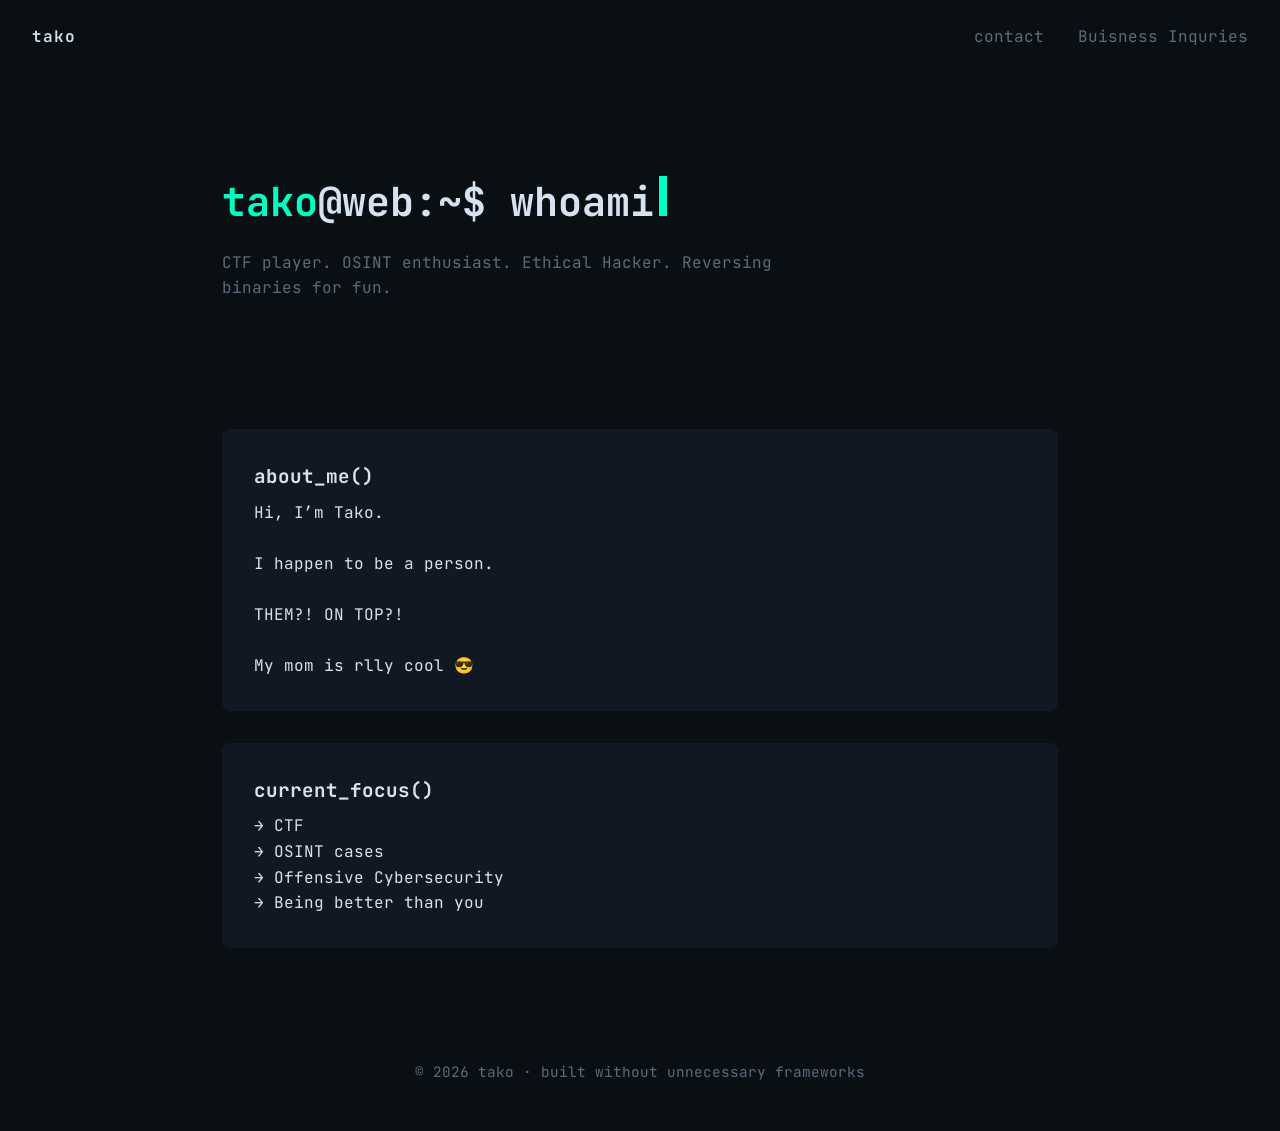
==== index.html @ a8a80efb "added it" ====
<!DOCTYPE html>
<html lang="en">
<head>
<meta charset="UTF-8">
<link rel="icon" type="image/png" href="/admin/assets/favicon.png">
<meta name="viewport" content="width=device-width, initial-scale=1.0">
<title>tako</title>

<link href="https://fonts.googleapis.com/css2?family=JetBrains+Mono:wght@400;600&display=swap" rel="stylesheet">

<style>
:root {
    --bg: #0a0f14;
    --card: #111821;
    --text: #d6e2f0;
    --accent: #00ffc3;
    --muted: #5c6b7a;
}

* {
    margin: 0;
    padding: 0;
    box-sizing: border-box;
}


body {
    font-family: "JetBrains Mono", monospace;
    background: var(--bg);
    color: var(--text);
    line-height: 1.6;
}

header {
    padding: 1.5rem 2rem;
    display: flex;
    justify-content: space-between;
    align-items: center;
}

.logo {
    font-weight: 600;
    letter-spacing: 1px;
}

nav a {
    text-decoration: none;
    color: var(--muted);
    margin-left: 1.5rem;
    transition: 0.2s ease;
}

nav a:hover {
    color: var(--accent);
}

.hero {
    padding: 6rem 2rem 4rem 2rem;
    max-width: 900px;
    margin: auto;
}

.hero h1 {
    font-size: 2.5rem;
    margin-bottom: 1rem;
}

.accent {
    color: var(--accent);
}

.hero p {
    color: var(--muted);
    max-width: 600px;
}

.sections {
    max-width: 900px;
    margin: 4rem auto;
    padding: 0 2rem;
}

.card {
    background: var(--card);
    padding: 2rem;
    margin-bottom: 2rem;
    border-radius: 8px;
    transition: 0.2s ease;
}

.card:hover {
    transform: translateY(-3px);
    box-shadow: 0 0 15px rgba(0,255,195,0.15);
}

.card h2 {
    margin-bottom: 0.5rem;
    font-size: 1.2rem;
}

footer {
    text-align: center;
    padding: 3rem 1rem;
    color: var(--muted);
    font-size: 0.9rem;
}
.cursor {
    display: inline-block;
    width: 8px;
    height: 1em;
    background: var(--accent);
    margin-left: 5px;
    animation: blink 1s infinite;
}

@keyframes blink {
    50% { opacity: 0; }
}




</style>
</head>



<!--
    Why hello my curious little one, are you trying to find a flag here?
    flagpart1:

    tako{

    Here's a clue little adventurer,

        robot
    
    
-->





	
<body>

<header>
    <div class="logo">tako</div>
    <nav>
        <a href="contactme">contact</a>
		<a href="https://buisness.sudokys.xyz" target="_blank" rel="noopener noreferrer">Buisness Inquries</a>

    </nav>
</header>

<section class="hero">
    <h1>
        <span class="accent">tako</span>@web:~$ 
        <span id="typed"></span><span class="cursor"></span>
    </h1>
    <p>
        CTF player. OSINT enthusiast. Ethical Hacker. Reversing binaries for fun.
    </p>
</section>

<section class="sections">

    <div class="card" id="about">
        <h2>about_me()</h2>
        <p>
            Hi, I’m Tako.<br><br>

I happen to be a person.<br><br> THEM?! ON TOP?! <br> <br> My mom is rlly cool 😎
        </p>
    </div>

    <div class="card" id="projects">
        <h2>current_focus()</h2>
        <p>
            → CTF<br>
            → OSINT cases<br>
            → Offensive Cybersecurity<br>
	    → Being better than you
        </p>
    </div>

    

</section>

<footer>
    © 2026 tako · built without unnecessary frameworks
</footer>

<script>
const text = "whoami";
let i = 0;
const speed = 100;
const target = document.getElementById("typed");

function typeWriter() {
    if (i < text.length) {
        target.textContent += text.charAt(i);
        i++;
        setTimeout(typeWriter, speed);
    }
}

typeWriter();
</script>

</body>
</html>
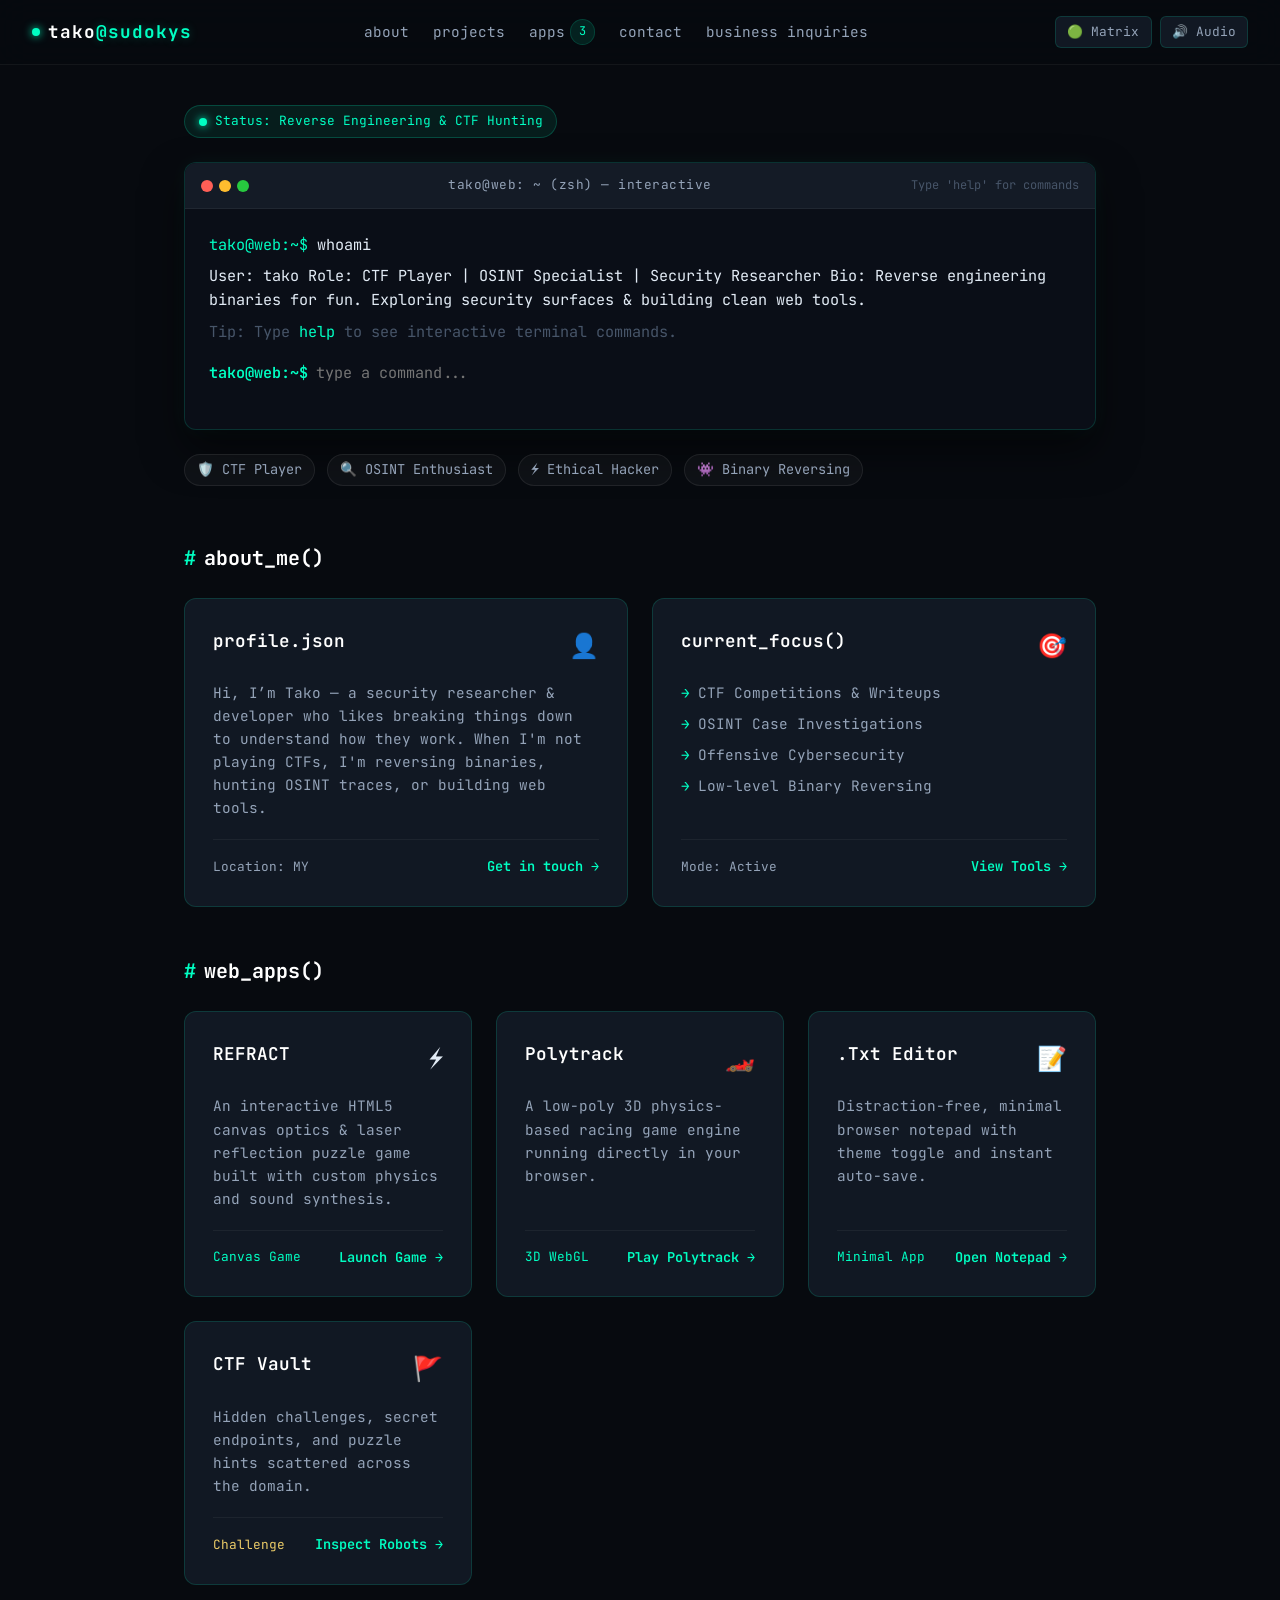
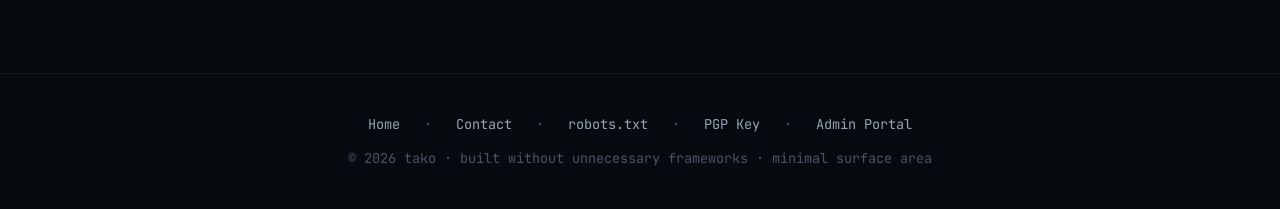
==== commit febcd173: "did shit" ====
--- a/index.html
+++ b/index.html
@@ -4,17 +4,29 @@
 <meta charset="UTF-8">
 <link rel="icon" type="image/png" href="/admin/assets/favicon.png">
 <meta name="viewport" content="width=device-width, initial-scale=1.0">
-<title>tako</title>
-
-<link href="https://fonts.googleapis.com/css2?family=JetBrains+Mono:wght@400;600&display=swap" rel="stylesheet">
+<title>tako | sudokys.xyz</title>
+<meta name="description" content="Personal website of Tako - CTF player, OSINT enthusiast, ethical hacker, and security researcher.">
+
+<link rel="preconnect" href="https://fonts.googleapis.com">
+<link rel="preconnect" href="https://fonts.gstatic.com" crossorigin>
+<link href="https://fonts.googleapis.com/css2?family=JetBrains+Mono:ital,wght@0,300;0,400;0,600;0,700;1,400&family=Outfit:wght@300;400;600;700&display=swap" rel="stylesheet">
 
 <style>
 :root {
-    --bg: #0a0f14;
-    --card: #111821;
-    --text: #d6e2f0;
+    --bg: #070a0f;
+    --bg-alt: #0d121c;
+    --card: #111823;
+    --card-border: rgba(0, 255, 195, 0.15);
+    --text: #e2ebf5;
+    --text-dim: #94a3b8;
     --accent: #00ffc3;
-    --muted: #5c6b7a;
+    --accent-glow: rgba(0, 255, 195, 0.25);
+    --accent-secondary: #3b82f6;
+    --muted: #475569;
+    --terminal-bg: #0a0e17;
+    --danger: #ff4757;
+    --warning: #eccc68;
+    --radius: 12px;
 }
 
 * {
@@ -23,107 +35,467 @@
     box-sizing: border-box;
 }
 
+html {
+    scroll-behavior: smooth;
+}
 
 body {
     font-family: "JetBrains Mono", monospace;
     background: var(--bg);
     color: var(--text);
     line-height: 1.6;
-}
-
+    min-height: 100vh;
+    position: relative;
+    overflow-x: hidden;
+}
+
+/* Background Matrix Canvas */
+#matrix-canvas {
+    position: fixed;
+    top: 0;
+    left: 0;
+    width: 100vw;
+    height: 100vh;
+    z-index: 0;
+    opacity: 0.18;
+    pointer-events: none;
+    transition: opacity 0.5s ease;
+}
+
+body.matrix-active #matrix-canvas {
+    opacity: 0.45;
+}
+
+/* Header & Nav */
 header {
-    padding: 1.5rem 2rem;
+    position: sticky;
+    top: 0;
+    z-index: 100;
+    backdrop-filter: blur(16px);
+    -webkit-backdrop-filter: blur(16px);
+    background: rgba(7, 10, 15, 0.85);
+    border-bottom: 1px solid rgba(255, 255, 255, 0.05);
+    padding: 1rem 2rem;
     display: flex;
     justify-content: space-between;
     align-items: center;
 }
 
 .logo {
-    font-weight: 600;
+    display: flex;
+    align-items: center;
+    gap: 0.5rem;
+    font-weight: 700;
+    font-size: 1.1rem;
     letter-spacing: 1px;
+    color: #fff;
+    text-decoration: none;
+}
+
+.logo-tag {
+    color: var(--accent);
+    text-shadow: 0 0 10px var(--accent-glow);
+}
+
+.logo-dot {
+    width: 8px;
+    height: 8px;
+    border-radius: 50%;
+    background: var(--accent);
+    box-shadow: 0 0 8px var(--accent);
+    animation: pulse 2s infinite;
+}
+
+@keyframes pulse {
+    0%, 100% { opacity: 1; transform: scale(1); }
+    50% { opacity: 0.4; transform: scale(0.85); }
+}
+
+nav {
+    display: flex;
+    align-items: center;
+    gap: 1.5rem;
 }
 
 nav a {
     text-decoration: none;
+    color: var(--text-dim);
+    font-size: 0.9rem;
+    transition: all 0.2s ease;
+    display: flex;
+    align-items: center;
+    gap: 0.3rem;
+}
+
+nav a:hover {
+    color: var(--accent);
+    text-shadow: 0 0 8px var(--accent-glow);
+}
+
+.nav-badge {
+    font-size: 0.75rem;
+    padding: 0.15rem 0.5rem;
+    border-radius: 20px;
+    background: rgba(0, 255, 195, 0.1);
+    color: var(--accent);
+    border: 1px solid var(--card-border);
+}
+
+.nav-controls {
+    display: flex;
+    gap: 0.5rem;
+    margin-left: 1rem;
+}
+
+.icon-btn {
+    background: var(--card);
+    border: 1px solid var(--card-border);
+    color: var(--text-dim);
+    padding: 0.4rem 0.7rem;
+    border-radius: 6px;
+    cursor: pointer;
+    font-family: inherit;
+    font-size: 0.8rem;
+    transition: all 0.2s ease;
+}
+
+.icon-btn:hover {
+    color: var(--accent);
+    border-color: var(--accent);
+    box-shadow: 0 0 10px var(--accent-glow);
+}
+
+.icon-btn.active {
+    background: rgba(0, 255, 195, 0.15);
+    color: var(--accent);
+    border-color: var(--accent);
+}
+
+/* Layout container */
+main {
+    position: relative;
+    z-index: 10;
+    max-width: 960px;
+    margin: 0 auto;
+    padding: 2.5rem 1.5rem;
+}
+
+/* Hero Section & Terminal */
+.hero {
+    margin-bottom: 3.5rem;
+}
+
+.terminal-window {
+    background: var(--terminal-bg);
+    border-radius: var(--radius);
+    border: 1px solid var(--card-border);
+    box-shadow: 0 20px 40px rgba(0, 0, 0, 0.5), 0 0 20px rgba(0, 255, 195, 0.05);
+    overflow: hidden;
+    transition: border-color 0.3s ease, box-shadow 0.3s ease;
+}
+
+.terminal-window:focus-within {
+    border-color: rgba(0, 255, 195, 0.4);
+    box-shadow: 0 20px 40px rgba(0, 0, 0, 0.6), 0 0 25px rgba(0, 255, 195, 0.15);
+}
+
+.terminal-bar {
+    background: #141b26;
+    padding: 0.75rem 1rem;
+    display: flex;
+    align-items: center;
+    justify-content: space-between;
+    border-bottom: 1px solid rgba(255, 255, 255, 0.05);
+}
+
+.terminal-dots {
+    display: flex;
+    gap: 6px;
+}
+
+.dot {
+    width: 12px;
+    height: 12px;
+    border-radius: 50%;
+}
+
+.dot-red { background: #ff5f56; }
+.dot-yellow { background: #ffbd2e; }
+.dot-green { background: #27c93f; }
+
+.terminal-title {
+    color: var(--text-dim);
+    font-size: 0.8rem;
+    letter-spacing: 0.5px;
+}
+
+.terminal-actions {
+    font-size: 0.75rem;
     color: var(--muted);
-    margin-left: 1.5rem;
-    transition: 0.2s ease;
-}
-
-nav a:hover {
-    color: var(--accent);
-}
-
-.hero {
-    padding: 6rem 2rem 4rem 2rem;
-    max-width: 900px;
-    margin: auto;
-}
-
-.hero h1 {
-    font-size: 2.5rem;
+}
+
+.terminal-body {
+    padding: 1.5rem;
+    min-height: 220px;
+    max-height: 420px;
+    overflow-y: auto;
+    font-size: 0.95rem;
+    color: var(--text);
+}
+
+.terminal-log {
     margin-bottom: 1rem;
 }
 
-.accent {
-    color: var(--accent);
-}
-
-.hero p {
-    color: var(--muted);
-    max-width: 600px;
-}
-
-.sections {
-    max-width: 900px;
-    margin: 4rem auto;
-    padding: 0 2rem;
-}
-
-.card {
-    background: var(--card);
-    padding: 2rem;
-    margin-bottom: 2rem;
-    border-radius: 8px;
-    transition: 0.2s ease;
-}
-
-.card:hover {
-    transform: translateY(-3px);
-    box-shadow: 0 0 15px rgba(0,255,195,0.15);
-}
-
-.card h2 {
-    margin-bottom: 0.5rem;
-    font-size: 1.2rem;
-}
-
-footer {
-    text-align: center;
-    padding: 3rem 1rem;
-    color: var(--muted);
-    font-size: 0.9rem;
-}
+.terminal-line {
+    margin-bottom: 0.4rem;
+    word-break: break-word;
+}
+
+.prompt-line {
+    display: flex;
+    align-items: center;
+    gap: 0.5rem;
+    margin-top: 0.5rem;
+}
+
+.user-prompt {
+    color: var(--accent);
+    white-space: nowrap;
+    font-weight: 600;
+}
+
+.cmd-input {
+    background: transparent;
+    border: none;
+    outline: none;
+    color: #fff;
+    font-family: "JetBrains Mono", monospace;
+    font-size: 0.95rem;
+    width: 100%;
+}
+
 .cursor {
     display: inline-block;
     width: 8px;
-    height: 1em;
+    height: 1.1em;
     background: var(--accent);
-    margin-left: 5px;
+    vertical-align: middle;
     animation: blink 1s infinite;
 }
 
 @keyframes blink {
+    0%, 100% { opacity: 1; }
     50% { opacity: 0; }
 }
 
-
-
-
+.hero-subtitle {
+    margin-top: 1.5rem;
+    color: var(--text-dim);
+    font-size: 1rem;
+    display: flex;
+    flex-wrap: wrap;
+    gap: 0.75rem;
+    align-items: center;
+}
+
+.tag {
+    background: rgba(255, 255, 255, 0.03);
+    border: 1px solid rgba(255, 255, 255, 0.08);
+    padding: 0.25rem 0.75rem;
+    border-radius: 20px;
+    font-size: 0.85rem;
+    color: var(--text-dim);
+    transition: all 0.2s ease;
+}
+
+.tag:hover {
+    border-color: var(--accent);
+    color: var(--accent);
+}
+
+/* Sections & Cards */
+.section-title {
+    font-size: 1.25rem;
+    color: #fff;
+    margin-bottom: 1.5rem;
+    display: flex;
+    align-items: center;
+    gap: 0.5rem;
+}
+
+.section-title::before {
+    content: "#";
+    color: var(--accent);
+}
+
+.grid {
+    display: grid;
+    grid-template-columns: repeat(auto-fit, minmax(280px, 1fr));
+    gap: 1.5rem;
+    margin-bottom: 3rem;
+}
+
+.card {
+    background: var(--card);
+    border: 1px solid var(--card-border);
+    border-radius: var(--radius);
+    padding: 1.75rem;
+    position: relative;
+    transition: all 0.3s cubic-bezier(0.4, 0, 0.2, 1);
+    display: flex;
+    flex-direction: column;
+}
+
+.card:hover {
+    transform: translateY(-4px);
+    border-color: rgba(0, 255, 195, 0.4);
+    box-shadow: 0 12px 30px rgba(0, 0, 0, 0.4), 0 0 20px rgba(0, 255, 195, 0.12);
+}
+
+.card-header {
+    display: flex;
+    justify-content: space-between;
+    align-items: flex-start;
+    margin-bottom: 1rem;
+}
+
+.card h2 {
+    font-size: 1.1rem;
+    color: #fff;
+    font-weight: 600;
+}
+
+.card-icon {
+    font-size: 1.5rem;
+}
+
+.card p {
+    color: var(--text-dim);
+    font-size: 0.9rem;
+    flex-grow: 1;
+    margin-bottom: 1.25rem;
+}
+
+.card-footer {
+    display: flex;
+    justify-content: space-between;
+    align-items: center;
+    margin-top: auto;
+    padding-top: 1rem;
+    border-top: 1px solid rgba(255, 255, 255, 0.05);
+}
+
+.card-link {
+    display: inline-flex;
+    align-items: center;
+    gap: 0.4rem;
+    color: var(--accent);
+    text-decoration: none;
+    font-size: 0.85rem;
+    font-weight: 600;
+    transition: gap 0.2s ease;
+}
+
+.card-link:hover {
+    gap: 0.7rem;
+    text-shadow: 0 0 8px var(--accent-glow);
+}
+
+/* Skills Badges */
+.skills-list {
+    list-style: none;
+    display: flex;
+    flex-direction: column;
+    gap: 0.5rem;
+}
+
+.skills-list li {
+    color: var(--text-dim);
+    font-size: 0.9rem;
+    display: flex;
+    align-items: center;
+    gap: 0.5rem;
+}
+
+.skills-list li::before {
+    content: "→";
+    color: var(--accent);
+}
+
+/* Interactive Status Pill */
+.status-pill {
+    display: inline-flex;
+    align-items: center;
+    gap: 0.5rem;
+    background: rgba(0, 255, 195, 0.08);
+    border: 1px solid rgba(0, 255, 195, 0.2);
+    padding: 0.35rem 0.85rem;
+    border-radius: 20px;
+    font-size: 0.8rem;
+    color: var(--accent);
+    margin-bottom: 1.5rem;
+}
+
+/* Footer */
+footer {
+    position: relative;
+    z-index: 10;
+    border-top: 1px solid rgba(255, 255, 255, 0.05);
+    padding: 2.5rem 1.5rem;
+    text-align: center;
+    color: var(--muted);
+    font-size: 0.85rem;
+    background: rgba(7, 10, 15, 0.9);
+}
+
+.footer-content {
+    max-width: 960px;
+    margin: 0 auto;
+    display: flex;
+    flex-direction: column;
+    gap: 0.75rem;
+    align-items: center;
+}
+
+.footer-links {
+    display: flex;
+    gap: 1.5rem;
+}
+
+.footer-links a {
+    color: var(--text-dim);
+    text-decoration: none;
+    transition: color 0.2s ease;
+}
+
+.footer-links a:hover {
+    color: var(--accent);
+}
+
+@media (max-width: 640px) {
+    header {
+        padding: 1rem;
+        flex-direction: column;
+        gap: 1rem;
+    }
+    
+    nav {
+        flex-wrap: wrap;
+        justify-content: center;
+    }
+
+    .hero {
+        padding: 1rem 0;
+    }
+
+    .terminal-body {
+        padding: 1rem;
+        min-height: 180px;
+    }
+}
 </style>
 </head>
-
-
 
 <!--
     Why hello my curious little one, are you trying to find a flag here?
@@ -138,76 +510,399 @@
     
 -->
 
-
-
-
-
-	
 <body>
 
+<canvas id="matrix-canvas"></canvas>
+
 <header>
-    <div class="logo">tako</div>
+    <a href="#" class="logo">
+        <span class="logo-dot"></span>
+        <span>tako<span class="logo-tag">@sudokys</span></span>
+    </a>
     <nav>
+        <a href="#about">about</a>
+        <a href="#projects">projects</a>
+        <a href="#apps">apps <span class="nav-badge">3</span></a>
         <a href="contactme">contact</a>
-		<a href="https://buisness.sudokys.xyz" target="_blank" rel="noopener noreferrer">Buisness Inquries</a>
-
+        <a href="https://buisness.sudokys.xyz" target="_blank" rel="noopener noreferrer">business inquiries</a>
     </nav>
+    <div class="nav-controls">
+        <button class="icon-btn" id="matrix-btn" title="Toggle Matrix Effect">🟢 Matrix</button>
+        <button class="icon-btn" id="sfx-btn" title="Toggle Audio SFX">🔊 Audio</button>
+    </div>
 </header>
 
-<section class="hero">
-    <h1>
-        <span class="accent">tako</span>@web:~$ 
-        <span id="typed"></span><span class="cursor"></span>
-    </h1>
-    <p>
-        CTF player. OSINT enthusiast. Ethical Hacker. Reversing binaries for fun.
-    </p>
-</section>
-
-<section class="sections">
-
-    <div class="card" id="about">
-        <h2>about_me()</h2>
-        <p>
-            Hi, I’m Tako.<br><br>
-
-I happen to be a person.<br><br> THEM?! ON TOP?! <br> <br> My mom is rlly cool 😎
-        </p>
+<main>
+    <div class="status-pill">
+        <span class="logo-dot"></span>
+        <span>Status: Reverse Engineering & CTF Hunting</span>
     </div>
 
-    <div class="card" id="projects">
-        <h2>current_focus()</h2>
-        <p>
-            → CTF<br>
-            → OSINT cases<br>
-            → Offensive Cybersecurity<br>
-	    → Being better than you
-        </p>
+    <!-- Hero Interactive Terminal -->
+    <section class="hero">
+        <div class="terminal-window" id="terminal">
+            <div class="terminal-bar">
+                <div class="terminal-dots">
+                    <span class="dot dot-red"></span>
+                    <span class="dot dot-yellow"></span>
+                    <span class="dot dot-green"></span>
+                </div>
+                <div class="terminal-title">tako@web: ~ (zsh) — interactive</div>
+                <div class="terminal-actions">Type 'help' for commands</div>
+            </div>
+            <div class="terminal-body" id="terminal-body">
+                <div class="terminal-log" id="terminal-log">
+                    <!-- Dynamic logs generated via JS -->
+                </div>
+                <div class="prompt-line">
+                    <span class="user-prompt">tako@web:~$</span>
+                    <input type="text" class="cmd-input" id="cmd-input" placeholder="type a command..." autocomplete="off" spellcheck="false">
+                </div>
+            </div>
+        </div>
+
+        <div class="hero-subtitle">
+            <span class="tag">🛡️ CTF Player</span>
+            <span class="tag">🔍 OSINT Enthusiast</span>
+            <span class="tag">⚡ Ethical Hacker</span>
+            <span class="tag">👾 Binary Reversing</span>
+        </div>
+    </section>
+
+    <!-- About Section -->
+    <section class="section" id="about">
+        <h2 class="section-title">about_me()</h2>
+        <div class="grid">
+            <div class="card">
+                <div class="card-header">
+                    <h2>profile.json</h2>
+                    <span class="card-icon">👤</span>
+                </div>
+                <p>
+                    Hi, I’m Tako — a security researcher & developer who likes breaking things down to understand how they work. When I'm not playing CTFs, I'm reversing binaries, hunting OSINT traces, or building web tools.
+                </p>
+                <div class="card-footer">
+                    <span style="color: var(--text-dim); font-size: 0.8rem;">Location: MY</span>
+                    <a href="contactme" class="card-link">Get in touch &rarr;</a>
+                </div>
+            </div>
+
+            <div class="card">
+                <div class="card-header">
+                    <h2>current_focus()</h2>
+                    <span class="card-icon">🎯</span>
+                </div>
+                <ul class="skills-list">
+                    <li>CTF Competitions & Writeups</li>
+                    <li>OSINT Case Investigations</li>
+                    <li>Offensive Cybersecurity</li>
+                    <li>Low-level Binary Reversing</li>
+                </ul>
+                <div class="card-footer">
+                    <span style="color: var(--text-dim); font-size: 0.8rem;">Mode: Active</span>
+                    <a href="#apps" class="card-link">View Tools &rarr;</a>
+                </div>
+            </div>
+        </div>
+    </section>
+
+    <!-- Apps & Tools Section -->
+    <section class="section" id="apps">
+        <h2 class="section-title">web_apps()</h2>
+        <div class="grid">
+            <div class="card">
+                <div class="card-header">
+                    <h2>REFRACT</h2>
+                    <span class="card-icon">⚡</span>
+                </div>
+                <p>
+                    An interactive HTML5 canvas optics & laser reflection puzzle game built with custom physics and sound synthesis.
+                </p>
+                <div class="card-footer">
+                    <span style="color: var(--accent); font-size: 0.8rem;">Canvas Game</span>
+                    <a href="myscienceproject" class="card-link">Launch Game &rarr;</a>
+                </div>
+            </div>
+
+            <div class="card">
+                <div class="card-header">
+                    <h2>Polytrack</h2>
+                    <span class="card-icon">🏎️</span>
+                </div>
+                <p>
+                    A low-poly 3D physics-based racing game engine running directly in your browser.
+                </p>
+                <div class="card-footer">
+                    <span style="color: var(--accent); font-size: 0.8rem;">3D WebGL</span>
+                    <a href="polytrack" class="card-link">Play Polytrack &rarr;</a>
+                </div>
+            </div>
+
+            <div class="card">
+                <div class="card-header">
+                    <h2>.Txt Editor</h2>
+                    <span class="card-icon">📝</span>
+                </div>
+                <p>
+                    Distraction-free, minimal browser notepad with theme toggle and instant auto-save.
+                </p>
+                <div class="card-footer">
+                    <span style="color: var(--accent); font-size: 0.8rem;">Minimal App</span>
+                    <a href="text" class="card-link">Open Notepad &rarr;</a>
+                </div>
+            </div>
+
+            <div class="card">
+                <div class="card-header">
+                    <h2>CTF Vault</h2>
+                    <span class="card-icon">🚩</span>
+                </div>
+                <p>
+                    Hidden challenges, secret endpoints, and puzzle hints scattered across the domain.
+                </p>
+                <div class="card-footer">
+                    <span style="color: var(--warning); font-size: 0.8rem;">Challenge</span>
+                    <a href="robots.txt" class="card-link">Inspect Robots &rarr;</a>
+                </div>
+            </div>
+        </div>
+    </section>
+
+</main>
+
+<footer>
+    <div class="footer-content">
+        <div class="footer-links">
+            <a href="#">Home</a> ·
+            <a href="contactme">Contact</a> ·
+            <a href="robots.txt">robots.txt</a> ·
+            <a href="contactme/publickey.asc">PGP Key</a> ·
+            <a href="admin">Admin Portal</a>
+        </div>
+        <p>&copy; 2026 tako · built without unnecessary frameworks · minimal surface area</p>
     </div>
-
+</footer>
+
+<script>
+// Web Audio Synth for SFX
+let audioEnabled = false;
+let audioCtx = null;
+
+function initAudio() {
+    if (!audioCtx) {
+        audioCtx = new (window.AudioContext || window.webkitAudioContext)();
+    }
+}
+
+function playBeep(freq = 600, duration = 0.05, type = 'sine') {
+    if (!audioEnabled) return;
+    try {
+        initAudio();
+        const osc = audioCtx.createOscillator();
+        const gain = audioCtx.createGain();
+        osc.type = type;
+        osc.frequency.setValueAtTime(freq, audioCtx.currentTime);
+        gain.gain.setValueAtTime(0.05, audioCtx.currentTime);
+        gain.gain.exponentialRampToValueAtTime(0.001, audioCtx.currentTime + duration);
+        osc.connect(gain);
+        gain.connect(audioCtx.destination);
+        osc.start();
+        osc.stop(audioCtx.currentTime + duration);
+    } catch(e) {}
+}
+
+// SFX Button Toggle
+const sfxBtn = document.getElementById('sfx-btn');
+sfxBtn.addEventListener('click', () => {
+    audioEnabled = !audioEnabled;
+    sfxBtn.classList.toggle('active', audioEnabled);
+    sfxBtn.textContent = audioEnabled ? '🔊 Audio ON' : '🔇 Audio OFF';
+    if (audioEnabled) playBeep(800, 0.08);
+});
+
+// Matrix Digital Rain
+const matrixCanvas = document.getElementById('matrix-canvas');
+const ctx = matrixCanvas.getContext('2d');
+let matrixInterval = null;
+
+function resizeMatrix() {
+    matrixCanvas.width = window.innerWidth;
+    matrixCanvas.height = window.innerHeight;
+}
+window.addEventListener('resize', resizeMatrix);
+resizeMatrix();
+
+const chars = '0123456789ABCDEFghijklmnopqrstuvwxyz<>[]{}/\\*!@#$%^&*~';
+const fontSize = 14;
+let columns = Math.floor(matrixCanvas.width / fontSize);
+let drops = Array(columns).fill(1);
+
+function drawMatrix() {
+    ctx.fillStyle = 'rgba(7, 10, 15, 0.08)';
+    ctx.fillRect(0, 0, matrixCanvas.width, matrixCanvas.height);
     
-
-</section>
-
-<footer>
-    © 2026 tako · built without unnecessary frameworks
-</footer>
-
-<script>
-const text = "whoami";
+    ctx.fillStyle = '#00ffc3';
+    ctx.font = fontSize + 'px "JetBrains Mono", monospace';
+    
+    for (let i = 0; i < drops.length; i++) {
+        const text = chars.charAt(Math.floor(Math.random() * chars.length));
+        ctx.fillText(text, i * fontSize, drops[i] * fontSize);
+        
+        if (drops[i] * fontSize > matrixCanvas.height && Math.random() > 0.975) {
+            drops[i] = 0;
+        }
+        drops[i]++;
+    }
+}
+
+const matrixBtn = document.getElementById('matrix-btn');
+let matrixActive = false;
+
+function toggleMatrix() {
+    matrixActive = !matrixActive;
+    document.body.classList.toggle('matrix-active', matrixActive);
+    matrixBtn.classList.toggle('active', matrixActive);
+    
+    if (matrixActive) {
+        if (!matrixInterval) matrixInterval = setInterval(drawMatrix, 45);
+        playBeep(900, 0.05);
+    } else {
+        clearInterval(matrixInterval);
+        matrixInterval = null;
+        ctx.clearRect(0, 0, matrixCanvas.width, matrixCanvas.height);
+        playBeep(400, 0.05);
+    }
+}
+
+matrixBtn.addEventListener('click', toggleMatrix);
+// Start matrix by default subtly
+matrixInterval = setInterval(drawMatrix, 50);
+
+// Terminal Logic & Commands
+const logContainer = document.getElementById('terminal-log');
+const cmdInput = document.getElementById('cmd-input');
+const terminalBody = document.getElementById('terminal-body');
+
+const COMMANDS = {
+    'help': () => `Available commands:
+  • <span style="color: var(--accent);">whoami</span>    - Print user information
+  • <span style="color: var(--accent);">skills</span>    - Display technical skill set
+  • <span style="color: var(--accent);">projects</span>  - List web apps & games
+  • <span style="color: var(--accent);">contact</span>   - Show contact channels
+  • <span style="color: var(--accent);">matrix</span>    - Toggle matrix background effect
+  • <span style="color: var(--accent);">clear</span>     - Clear terminal screen
+  • <span style="color: var(--accent);">flag</span>      - Hints for CTF adventurers`,
+
+    'whoami': () => `User: tako
+Role: CTF Player | OSINT Specialist | Security Researcher
+Bio: Reverse engineering binaries for fun. Exploring security surfaces & building clean web tools.`,
+
+    'skills': () => `[+] Skills Matrix:
+  - Reverse Engineering : Ghidra, GDB, radare2, x64dbg
+  - OSINT               : GEOINT, SOCMINT, Footprinting
+  - Offensive Security  : Web Exploitation, Cryptography, Pwn
+  - Stack               : C/C++, Python, JS, Linux Systems`,
+
+    'projects': () => `[+] Projects & Web Apps:
+  1. REFRACT     - Laser Optics Puzzle Game (/myscienceproject)
+  2. Polytrack   - Low-poly 3D Racing Engine (/polytrack)
+  3. .Txt Editor - Minimalist Text Notepad (/text)
+  4. CTF Vault   - Challenges & Hidden Flags (/robots.txt)`,
+
+    'contact': () => `[+] Contact Channels:
+  • Email     : takoyaki135355@gmail.com
+  • GitHub    : github.com/takoyaki135355
+  • Discord   : 0xdeadbeef____
+  • WhatsApp  : +60 17-415 1822
+  • PGP Key   : 6530 59AF A1DE F4B7 5FFD 3425 986E 3B33 5666 A15E`,
+
+    'matrix': () => {
+        toggleMatrix();
+        return `Matrix effect ${matrixActive ? 'ENABLED' : 'DISABLED'}.`;
+    },
+
+    'flag': () => `Looking for flags? 
+Hint: Check HTML source comments, /robots.txt, and secret paths.
+Flag format: tako{...} or sudokys{...}`,
+
+    'clear': () => {
+        logContainer.innerHTML = '';
+        return null;
+    }
+};
+
+function appendLog(lineHtml) {
+    if (lineHtml === null) return;
+    const div = document.createElement('div');
+    div.className = 'terminal-line';
+    div.innerHTML = lineHtml;
+    logContainer.appendChild(div);
+    terminalBody.scrollTop = terminalBody.scrollHeight;
+}
+
+// Initial typewriter intro in terminal
+const introText = "whoami";
 let i = 0;
-const speed = 100;
-const target = document.getElementById("typed");
-
-function typeWriter() {
-    if (i < text.length) {
-        target.textContent += text.charAt(i);
-        i++;
-        setTimeout(typeWriter, speed);
+
+function runIntro() {
+    const introPrompt = document.createElement('div');
+    introPrompt.className = 'terminal-line';
+    introPrompt.innerHTML = `<span style="color: var(--accent);">tako@web:~$</span> <span id="intro-typed"></span><span class="cursor"></span>`;
+    logContainer.appendChild(introPrompt);
+    
+    const target = document.getElementById('intro-typed');
+    
+    function typeStep() {
+        if (i < introText.length) {
+            target.textContent += introText.charAt(i);
+            i++;
+            playBeep(400 + i * 50, 0.02, 'triangle');
+            setTimeout(typeStep, 90);
+        } else {
+            setTimeout(() => {
+                const cursor = introPrompt.querySelector('.cursor');
+                if (cursor) cursor.remove();
+                appendLog(COMMANDS['whoami']());
+                appendLog(`<div style="color: var(--muted); margin-top: 0.5rem;">Tip: Type <span style="color: var(--accent);">help</span> to see interactive terminal commands.</div>`);
+            }, 300);
+        }
     }
-}
-
-typeWriter();
+    typeStep();
+}
+
+runIntro();
+
+// Command Input Handler
+cmdInput.addEventListener('keydown', (e) => {
+    if (e.key === 'Enter') {
+        const rawCmd = cmdInput.value.trim();
+        cmdInput.value = '';
+        
+        if (!rawCmd) return;
+        
+        playBeep(700, 0.04);
+        
+        // Print prompt
+        appendLog(`<span style="color: var(--accent);">tako@web:~$</span> ${escapeHtml(rawCmd)}`);
+        
+        const cleanCmd = rawCmd.toLowerCase();
+        if (COMMANDS[cleanCmd]) {
+            const res = COMMANDS[cleanCmd]();
+            if (res) appendLog(res);
+        } else {
+            appendLog(`<span style="color: var(--danger);">command not found: ${escapeHtml(rawCmd)}. Type 'help' for available commands.</span>`);
+        }
+    }
+});
+
+function escapeHtml(str) {
+    return str.replace(/&/g, "&amp;").replace(/</g, "&lt;").replace(/>/g, "&gt;");
+}
+
+// Click anywhere on terminal body to focus input
+document.getElementById('terminal').addEventListener('click', () => {
+    cmdInput.focus();
+});
 </script>
 
 </body>
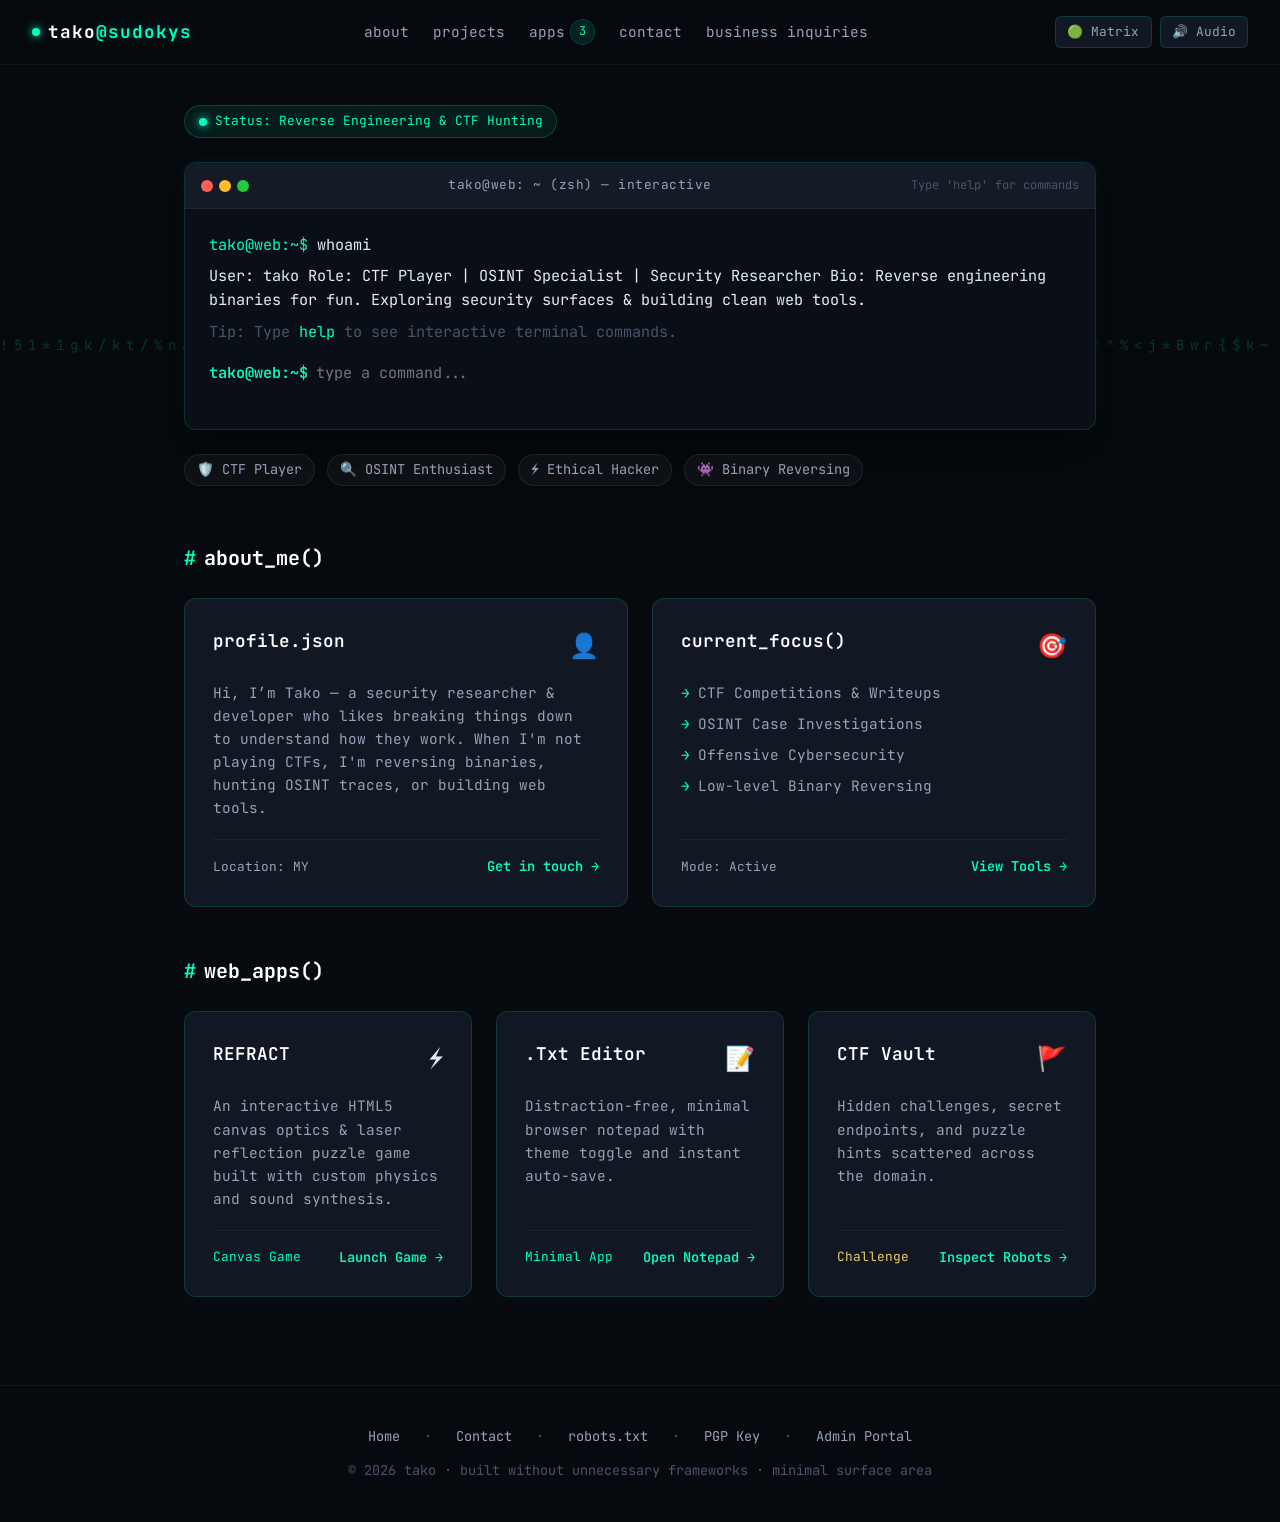
==== commit 9133f17e: "hi" ====
--- a/index.html
+++ b/index.html
@@ -624,19 +624,6 @@
                 </div>
             </div>
 
-            <div class="card">
-                <div class="card-header">
-                    <h2>Polytrack</h2>
-                    <span class="card-icon">🏎️</span>
-                </div>
-                <p>
-                    A low-poly 3D physics-based racing game engine running directly in your browser.
-                </p>
-                <div class="card-footer">
-                    <span style="color: var(--accent); font-size: 0.8rem;">3D WebGL</span>
-                    <a href="polytrack" class="card-link">Play Polytrack &rarr;</a>
-                </div>
-            </div>
 
             <div class="card">
                 <div class="card-header">
@@ -805,9 +792,8 @@
 
     'projects': () => `[+] Projects & Web Apps:
   1. REFRACT     - Laser Optics Puzzle Game (/myscienceproject)
-  2. Polytrack   - Low-poly 3D Racing Engine (/polytrack)
-  3. .Txt Editor - Minimalist Text Notepad (/text)
-  4. CTF Vault   - Challenges & Hidden Flags (/robots.txt)`,
+  2. .Txt Editor - Minimalist Text Notepad (/text)
+  3. CTF Vault   - Challenges & Hidden Flags (/robots.txt)`,
 
     'contact': () => `[+] Contact Channels:
   • Email     : takoyaki135355@gmail.com
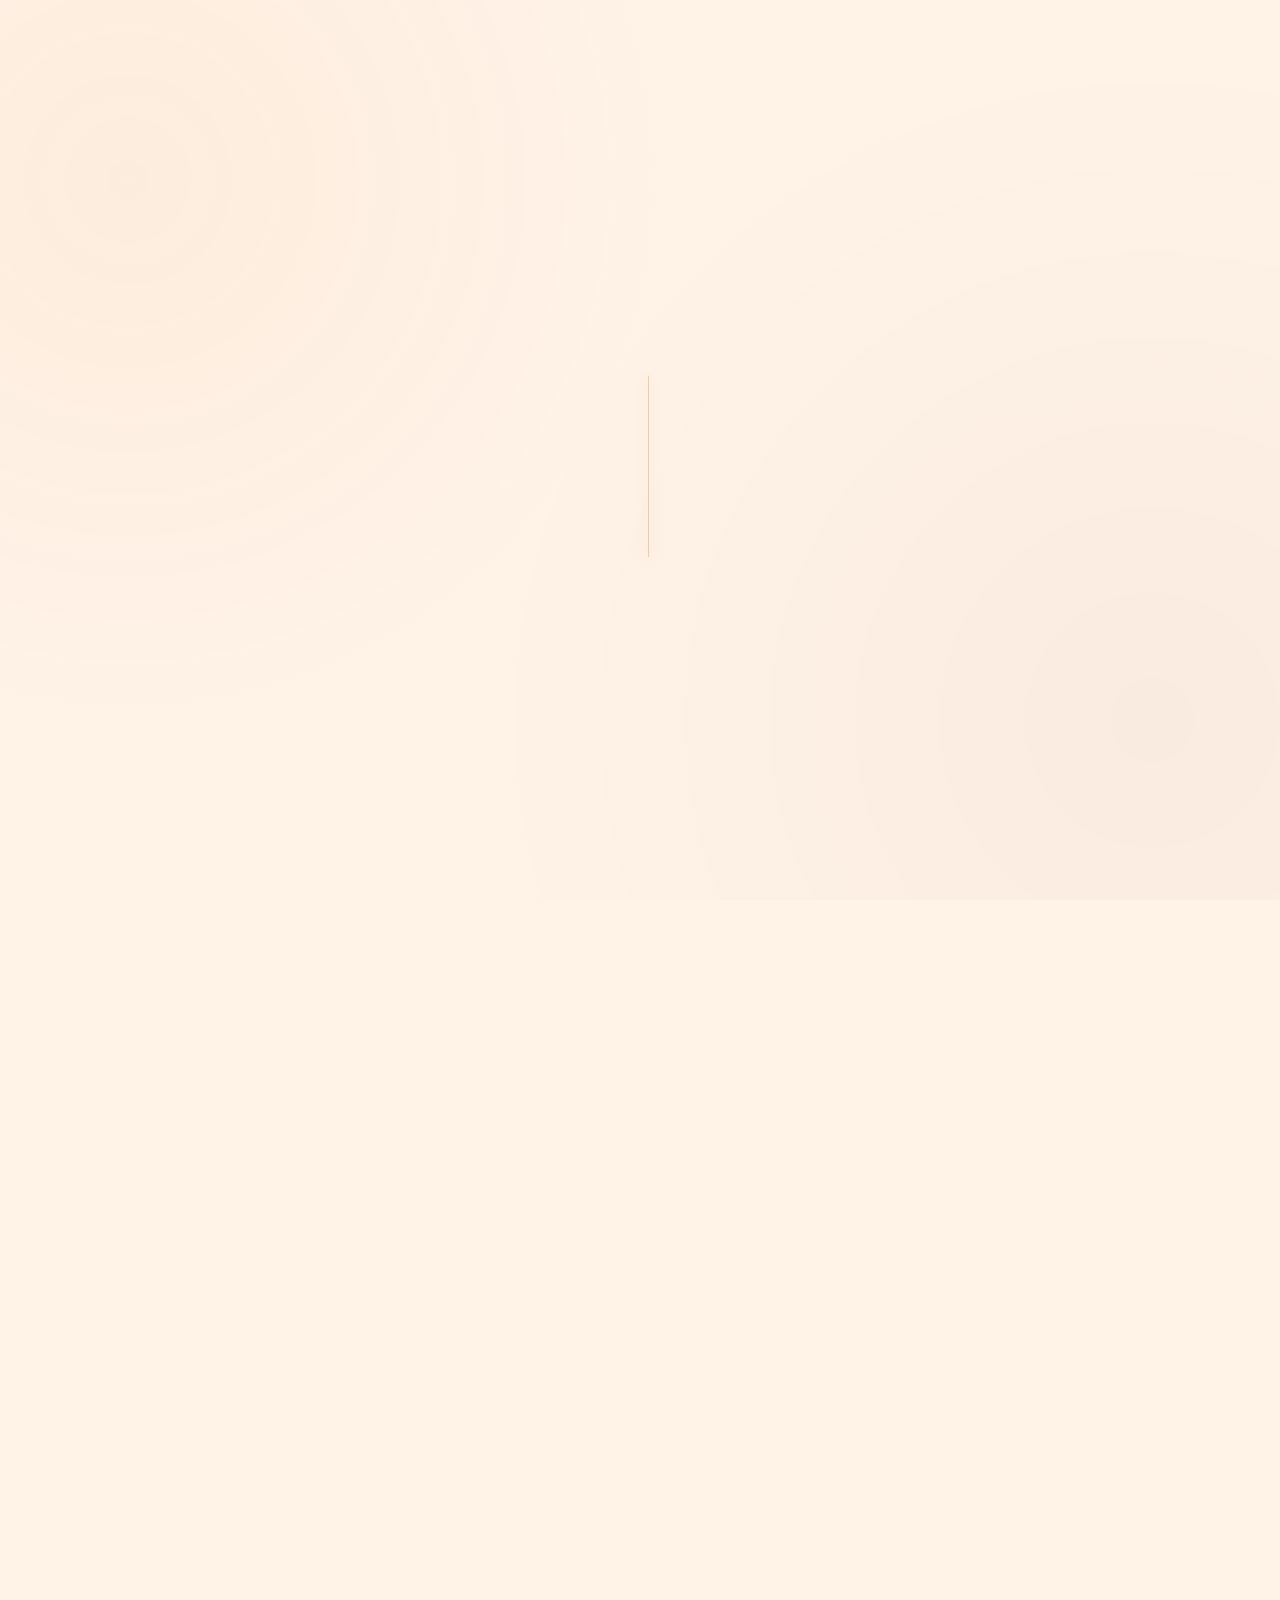
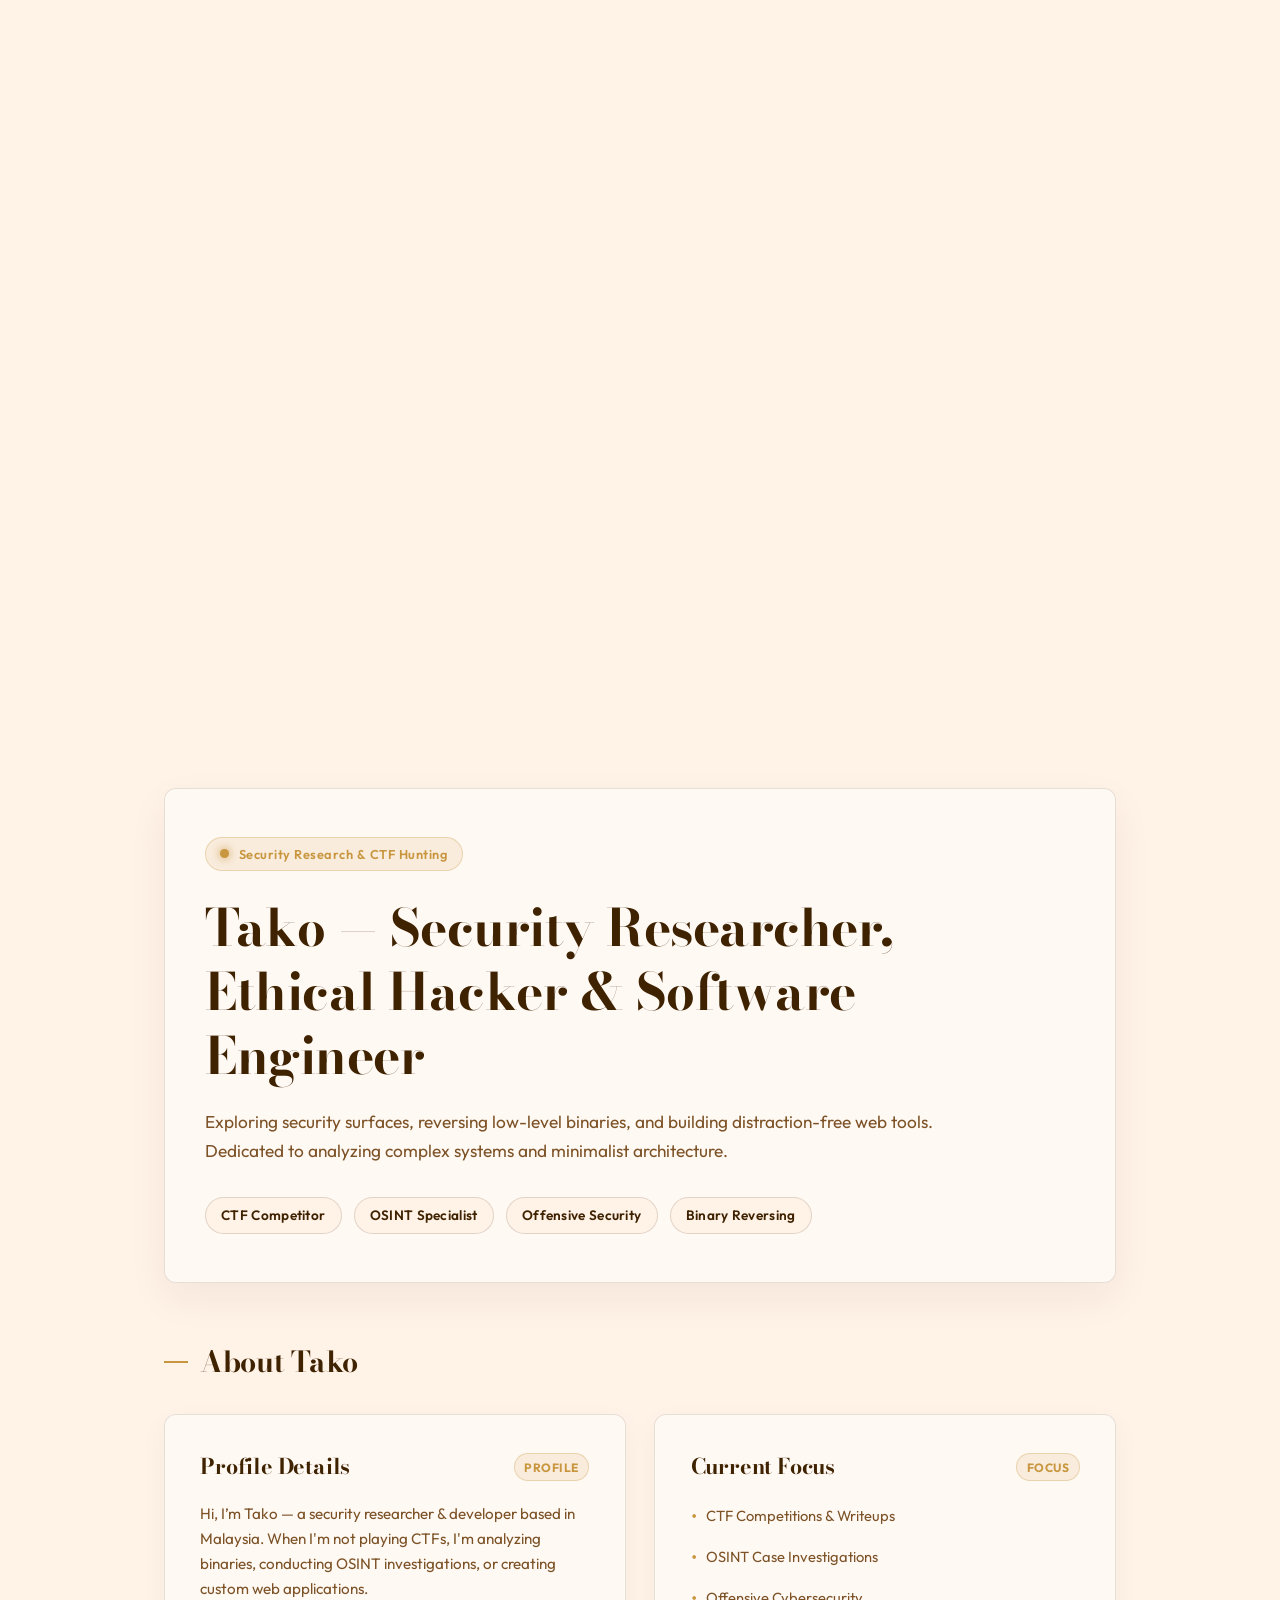
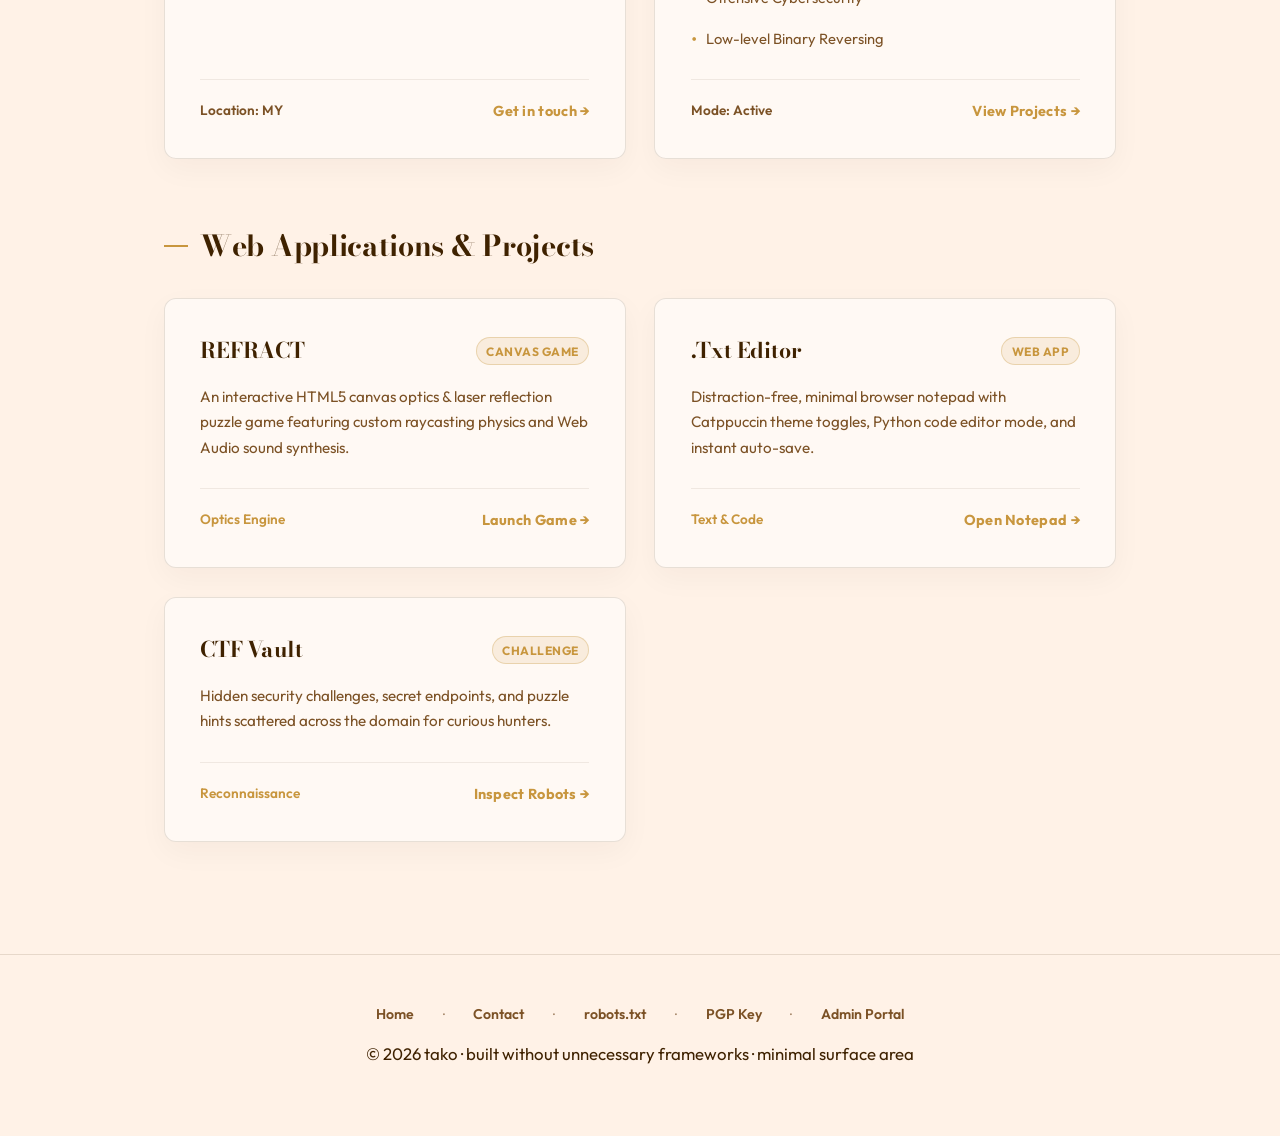
==== commit 813c3a26: "color change" ====
--- a/index.html
+++ b/index.html
@@ -5,376 +5,356 @@
 <link rel="icon" type="image/png" href="/admin/assets/favicon.png">
 <meta name="viewport" content="width=device-width, initial-scale=1.0">
 <title>tako | sudokys.xyz</title>
-<meta name="description" content="Personal website of Tako - CTF player, OSINT enthusiast, ethical hacker, and security researcher.">
+<meta name="description" content="Personal portfolio, security research hub, web tools, & CTF playground of Tako (takoyaki135355).">
 
 <link rel="preconnect" href="https://fonts.googleapis.com">
 <link rel="preconnect" href="https://fonts.gstatic.com" crossorigin>
-<link href="https://fonts.googleapis.com/css2?family=JetBrains+Mono:ital,wght@0,300;0,400;0,600;0,700;1,400&family=Outfit:wght@300;400;600;700&display=swap" rel="stylesheet">
+<link href="https://fonts.googleapis.com/css2?family=Bodoni+Moda:ital,opsz,wght@0,6..96,400..900;1,6..96,400..900&family=Playfair+Display:ital,wght@0,400..900;1,400..900&family=JetBrains+Mono:ital,wght@0,300;0,400;0,500;0,600;0,700;1,400&family=Outfit:wght@300;400;500;600;700;800&display=swap" rel="stylesheet">
+<link rel="stylesheet" href="styles.css">
 
 <style>
 :root {
-    --bg: #070a0f;
-    --bg-alt: #0d121c;
-    --card: #111823;
-    --card-border: rgba(0, 255, 195, 0.15);
-    --text: #e2ebf5;
-    --text-dim: #94a3b8;
-    --accent: #00ffc3;
-    --accent-glow: rgba(0, 255, 195, 0.25);
-    --accent-secondary: #3b82f6;
-    --muted: #475569;
-    --terminal-bg: #0a0e17;
-    --danger: #ff4757;
-    --warning: #eccc68;
+    --bg: #fff2e7;
+    --bg-alt: #fbf0e6;
+    --card: #fff9f4;
+    --card-border: rgba(63, 34, 0, 0.12);
+    --card-border-hover: rgba(200, 150, 62, 0.55);
+    --text: #3f2200;
+    --text-dim: #7c5226;
+    --accent: #c8963e;
+    --accent-light: #e5b742;
+    --accent-glow: rgba(200, 150, 62, 0.25);
+    --muted: #a08162;
     --radius: 12px;
-}
-
-* {
-    margin: 0;
-    padding: 0;
-    box-sizing: border-box;
-}
-
-html {
-    scroll-behavior: smooth;
-}
-
-body {
-    font-family: "JetBrains Mono", monospace;
-    background: var(--bg);
+    --font-mono: 'JetBrains Mono', monospace;
+    --font-sans: 'Outfit', sans-serif;
+    --font-serif: 'Le Jour Serif', 'Bodoni Moda', 'Playfair Display', serif;
+}
+
+/* Scroll Hero Sequence Container */
+#scroll-hero-container {
+    height: 260vh;
+    position: relative;
+    z-index: 20;
+}
+
+#scroll-hero-sticky {
+    position: sticky;
+    top: 0;
+    height: 100vh;
+    display: flex;
+    flex-direction: column;
+    justify-content: center;
+    align-items: center;
+    overflow: hidden;
+    pointer-events: none;
+}
+
+#prince-text-wrapper {
+    display: flex;
+    align-items: center;
+    justify-content: center;
+    font-family: var(--font-serif);
+    font-size: clamp(3.8rem, 14vw, 11rem);
+    font-weight: 700;
     color: var(--text);
-    line-height: 1.6;
-    min-height: 100vh;
-    position: relative;
-    overflow-x: hidden;
-}
-
-/* Background Matrix Canvas */
-#matrix-canvas {
+    text-shadow: 0 0 35px var(--accent-glow), 0 0 70px rgba(200, 150, 62, 0.15);
+    letter-spacing: 4px;
+    transform-origin: center center;
+    transition: transform 0.08s cubic-bezier(0.1, 1, 0.1, 1), opacity 0.08s cubic-bezier(0.1, 1, 0.1, 1);
+    will-change: transform, opacity;
+}
+
+#prince-typed-text {
+    font-family: var(--font-serif);
+}
+
+#prince-cursor {
+    color: var(--accent);
+    font-weight: 300;
+    margin-left: 0.12em;
+    animation: blinkCursor 0.8s infinite;
+    text-shadow: 0 0 15px var(--accent);
+}
+
+@keyframes blinkCursor {
+    0%, 100% { opacity: 1; }
+    50% { opacity: 0; }
+}
+
+#scroll-prompt {
+    position: absolute;
+    bottom: 3rem;
+    left: 50%;
+    transform: translateX(-50%);
+    font-family: var(--font-sans);
+    font-size: 0.8rem;
+    font-weight: 600;
+    color: var(--accent);
+    letter-spacing: 2px;
+    text-transform: uppercase;
+    background: rgba(255, 249, 244, 0.92);
+    border: 1px solid rgba(200, 150, 62, 0.35);
+    padding: 0.5rem 1.25rem;
+    border-radius: 20px;
+    pointer-events: none;
+    opacity: 0;
+    transition: opacity 0.5s ease, transform 0.5s ease;
+    backdrop-filter: blur(12px);
+    box-shadow: 0 4px 20px rgba(63, 34, 0, 0.08);
+}
+
+#scroll-prompt.visible {
+    opacity: 1;
+    transform: translateX(-50%) translateY(0);
+}
+
+#scroll-prompt:not(.visible) {
+    opacity: 0;
+    transform: translateX(-50%) translateY(12px);
+}
+
+/* Header & Navigation (Pops down at animation end) */
+header {
     position: fixed;
     top: 0;
     left: 0;
-    width: 100vw;
-    height: 100vh;
-    z-index: 0;
-    opacity: 0.18;
-    pointer-events: none;
-    transition: opacity 0.5s ease;
-}
-
-body.matrix-active #matrix-canvas {
-    opacity: 0.45;
-}
-
-/* Header & Nav */
-header {
-    position: sticky;
-    top: 0;
+    right: 0;
     z-index: 100;
     backdrop-filter: blur(16px);
     -webkit-backdrop-filter: blur(16px);
-    background: rgba(7, 10, 15, 0.85);
-    border-bottom: 1px solid rgba(255, 255, 255, 0.05);
-    padding: 1rem 2rem;
+    background: rgba(255, 242, 231, 0.92);
+    border-bottom: 1px solid rgba(63, 34, 0, 0.12);
+    padding: 1rem 2.2rem;
     display: flex;
     justify-content: space-between;
     align-items: center;
+    transform: translateY(-100%);
+    opacity: 0;
+    transition: transform 0.45s cubic-bezier(0.16, 1, 0.3, 1), opacity 0.45s ease;
+}
+
+header.popped-down {
+    transform: translateY(0);
+    opacity: 1;
 }
 
 .logo {
     display: flex;
     align-items: center;
-    gap: 0.5rem;
+    gap: 0.6rem;
+    font-family: var(--font-serif);
     font-weight: 700;
-    font-size: 1.1rem;
-    letter-spacing: 1px;
-    color: #fff;
+    font-size: 1.2rem;
+    letter-spacing: 0.5px;
+    color: var(--text);
     text-decoration: none;
 }
 
-.logo-tag {
-    color: var(--accent);
-    text-shadow: 0 0 10px var(--accent-glow);
-}
-
 .logo-dot {
-    width: 8px;
-    height: 8px;
+    width: 9px;
+    height: 9px;
     border-radius: 50%;
     background: var(--accent);
-    box-shadow: 0 0 8px var(--accent);
-    animation: pulse 2s infinite;
-}
-
-@keyframes pulse {
-    0%, 100% { opacity: 1; transform: scale(1); }
-    50% { opacity: 0.4; transform: scale(0.85); }
+    box-shadow: 0 0 10px var(--accent);
+}
+
+.logo-tag {
+    color: var(--accent);
+    font-family: var(--font-sans);
+    font-weight: 600;
+    font-size: 0.95rem;
 }
 
 nav {
     display: flex;
     align-items: center;
-    gap: 1.5rem;
+    gap: 1.8rem;
 }
 
 nav a {
     text-decoration: none;
     color: var(--text-dim);
-    font-size: 0.9rem;
+    font-size: 0.92rem;
     transition: all 0.2s ease;
     display: flex;
     align-items: center;
-    gap: 0.3rem;
+    gap: 0.35rem;
+    font-weight: 600;
+    letter-spacing: 0.3px;
 }
 
 nav a:hover {
     color: var(--accent);
-    text-shadow: 0 0 8px var(--accent-glow);
 }
 
 .nav-badge {
-    font-size: 0.75rem;
-    padding: 0.15rem 0.5rem;
-    border-radius: 20px;
-    background: rgba(0, 255, 195, 0.1);
-    color: var(--accent);
-    border: 1px solid var(--card-border);
-}
-
-.nav-controls {
-    display: flex;
-    gap: 0.5rem;
-    margin-left: 1rem;
-}
-
-.icon-btn {
-    background: var(--card);
-    border: 1px solid var(--card-border);
-    color: var(--text-dim);
-    padding: 0.4rem 0.7rem;
-    border-radius: 6px;
-    cursor: pointer;
-    font-family: inherit;
-    font-size: 0.8rem;
-    transition: all 0.2s ease;
-}
-
-.icon-btn:hover {
-    color: var(--accent);
-    border-color: var(--accent);
-    box-shadow: 0 0 10px var(--accent-glow);
-}
-
-.icon-btn.active {
-    background: rgba(0, 255, 195, 0.15);
-    color: var(--accent);
-    border-color: var(--accent);
-}
-
-/* Layout container */
+    font-size: 0.72rem;
+    padding: 0.1rem 0.45rem;
+    border-radius: 4px;
+    background: rgba(200, 150, 62, 0.15);
+    color: var(--accent);
+    border: 1px solid rgba(200, 150, 62, 0.3);
+    font-weight: 700;
+}
+
+/* Main Layout container */
 main {
     position: relative;
     z-index: 10;
-    max-width: 960px;
+    max-width: 1000px;
     margin: 0 auto;
-    padding: 2.5rem 1.5rem;
-}
-
-/* Hero Section & Terminal */
-.hero {
+    padding: 3rem 1.5rem;
+}
+
+/* Editorial Hero Showcase Card */
+.hero-showcase {
+    background: var(--card);
+    border: 1px solid var(--card-border);
+    border-radius: var(--radius);
+    padding: 3rem 2.5rem;
+    box-shadow: 0 15px 40px rgba(63, 34, 0, 0.06);
     margin-bottom: 3.5rem;
 }
 
-.terminal-window {
-    background: var(--terminal-bg);
-    border-radius: var(--radius);
-    border: 1px solid var(--card-border);
-    box-shadow: 0 20px 40px rgba(0, 0, 0, 0.5), 0 0 20px rgba(0, 255, 195, 0.05);
-    overflow: hidden;
-    transition: border-color 0.3s ease, box-shadow 0.3s ease;
-}
-
-.terminal-window:focus-within {
-    border-color: rgba(0, 255, 195, 0.4);
-    box-shadow: 0 20px 40px rgba(0, 0, 0, 0.6), 0 0 25px rgba(0, 255, 195, 0.15);
-}
-
-.terminal-bar {
-    background: #141b26;
-    padding: 0.75rem 1rem;
-    display: flex;
-    align-items: center;
-    justify-content: space-between;
-    border-bottom: 1px solid rgba(255, 255, 255, 0.05);
-}
-
-.terminal-dots {
-    display: flex;
-    gap: 6px;
-}
-
-.dot {
-    width: 12px;
-    height: 12px;
-    border-radius: 50%;
-}
-
-.dot-red { background: #ff5f56; }
-.dot-yellow { background: #ffbd2e; }
-.dot-green { background: #27c93f; }
-
-.terminal-title {
+.hero-status {
+    display: inline-flex;
+    align-items: center;
+    gap: 0.6rem;
+    background: rgba(200, 150, 62, 0.12);
+    border: 1px solid rgba(200, 150, 62, 0.3);
+    padding: 0.35rem 0.9rem;
+    border-radius: 20px;
+    font-size: 0.8rem;
+    color: var(--accent);
+    font-weight: 600;
+    margin-bottom: 1.5rem;
+    letter-spacing: 0.5px;
+}
+
+.hero-headline {
+    font-family: var(--font-serif);
+    font-size: clamp(2rem, 5vw, 3.2rem);
+    font-weight: 700;
+    color: var(--text);
+    line-height: 1.25;
+    margin-bottom: 1.25rem;
+    letter-spacing: -0.5px;
+}
+
+.hero-bio {
+    font-size: 1.08rem;
     color: var(--text-dim);
-    font-size: 0.8rem;
-    letter-spacing: 0.5px;
-}
-
-.terminal-actions {
-    font-size: 0.75rem;
-    color: var(--muted);
-}
-
-.terminal-body {
-    padding: 1.5rem;
-    min-height: 220px;
-    max-height: 420px;
-    overflow-y: auto;
-    font-size: 0.95rem;
-    color: var(--text);
-}
-
-.terminal-log {
-    margin-bottom: 1rem;
-}
-
-.terminal-line {
-    margin-bottom: 0.4rem;
-    word-break: break-word;
-}
-
-.prompt-line {
-    display: flex;
-    align-items: center;
-    gap: 0.5rem;
-    margin-top: 0.5rem;
-}
-
-.user-prompt {
-    color: var(--accent);
-    white-space: nowrap;
-    font-weight: 600;
-}
-
-.cmd-input {
-    background: transparent;
-    border: none;
-    outline: none;
-    color: #fff;
-    font-family: "JetBrains Mono", monospace;
-    font-size: 0.95rem;
-    width: 100%;
-}
-
-.cursor {
-    display: inline-block;
-    width: 8px;
-    height: 1.1em;
-    background: var(--accent);
-    vertical-align: middle;
-    animation: blink 1s infinite;
-}
-
-@keyframes blink {
-    0%, 100% { opacity: 1; }
-    50% { opacity: 0; }
-}
-
-.hero-subtitle {
-    margin-top: 1.5rem;
-    color: var(--text-dim);
-    font-size: 1rem;
+    max-width: 780px;
+    line-height: 1.7;
+    margin-bottom: 2rem;
+}
+
+.hero-tags {
     display: flex;
     flex-wrap: wrap;
     gap: 0.75rem;
-    align-items: center;
 }
 
 .tag {
-    background: rgba(255, 255, 255, 0.03);
-    border: 1px solid rgba(255, 255, 255, 0.08);
-    padding: 0.25rem 0.75rem;
+    background: #fff2e7;
+    border: 1px solid rgba(63, 34, 0, 0.15);
+    padding: 0.4rem 0.95rem;
     border-radius: 20px;
     font-size: 0.85rem;
-    color: var(--text-dim);
-    transition: all 0.2s ease;
+    color: var(--text);
+    transition: all 0.25s ease;
+    font-weight: 600;
+    letter-spacing: 0.3px;
 }
 
 .tag:hover {
     border-color: var(--accent);
     color: var(--accent);
-}
-
-/* Sections & Cards */
+    box-shadow: 0 4px 15px rgba(200, 150, 62, 0.15);
+    transform: translateY(-2px);
+}
+
+/* Sections & Grid Cards */
+.section {
+    margin-bottom: 4rem;
+}
+
 .section-title {
-    font-size: 1.25rem;
-    color: #fff;
-    margin-bottom: 1.5rem;
-    display: flex;
-    align-items: center;
-    gap: 0.5rem;
+    font-family: var(--font-serif);
+    font-size: 1.8rem;
+    font-weight: 700;
+    color: var(--text);
+    margin-bottom: 1.8rem;
+    display: flex;
+    align-items: center;
+    gap: 0.75rem;
+    letter-spacing: -0.3px;
 }
 
 .section-title::before {
-    content: "#";
-    color: var(--accent);
+    content: "";
+    width: 24px;
+    height: 2px;
+    background: var(--accent);
 }
 
 .grid {
     display: grid;
-    grid-template-columns: repeat(auto-fit, minmax(280px, 1fr));
-    gap: 1.5rem;
-    margin-bottom: 3rem;
+    grid-template-columns: repeat(auto-fit, minmax(300px, 1fr));
+    gap: 1.8rem;
 }
 
 .card {
     background: var(--card);
     border: 1px solid var(--card-border);
     border-radius: var(--radius);
-    padding: 1.75rem;
+    padding: 2.2rem;
     position: relative;
-    transition: all 0.3s cubic-bezier(0.4, 0, 0.2, 1);
+    transition: all 0.35s cubic-bezier(0.16, 1, 0.3, 1);
     display: flex;
     flex-direction: column;
+    box-shadow: 0 10px 30px rgba(63, 34, 0, 0.04);
 }
 
 .card:hover {
+    border-color: var(--card-border-hover);
+    box-shadow: 0 16px 40px rgba(63, 34, 0, 0.09), 0 0 20px var(--accent-glow);
     transform: translateY(-4px);
-    border-color: rgba(0, 255, 195, 0.4);
-    box-shadow: 0 12px 30px rgba(0, 0, 0, 0.4), 0 0 20px rgba(0, 255, 195, 0.12);
 }
 
 .card-header {
     display: flex;
     justify-content: space-between;
-    align-items: flex-start;
+    align-items: center;
     margin-bottom: 1rem;
 }
 
 .card h2 {
-    font-size: 1.1rem;
-    color: #fff;
-    font-weight: 600;
-}
-
-.card-icon {
-    font-size: 1.5rem;
+    font-family: var(--font-serif);
+    font-size: 1.35rem;
+    color: var(--text);
+    font-weight: 700;
+    letter-spacing: -0.2px;
+}
+
+.card-badge {
+    font-size: 0.75rem;
+    color: var(--accent);
+    background: rgba(200, 150, 62, 0.12);
+    border: 1px solid rgba(200, 150, 62, 0.3);
+    padding: 0.2rem 0.6rem;
+    border-radius: 20px;
+    font-weight: 700;
+    letter-spacing: 0.5px;
 }
 
 .card p {
     color: var(--text-dim);
-    font-size: 0.9rem;
+    font-size: 0.95rem;
     flex-grow: 1;
-    margin-bottom: 1.25rem;
+    margin-bottom: 1.75rem;
+    line-height: 1.65;
 }
 
 .card-footer {
@@ -382,8 +362,8 @@
     justify-content: space-between;
     align-items: center;
     margin-top: auto;
-    padding-top: 1rem;
-    border-top: 1px solid rgba(255, 255, 255, 0.05);
+    padding-top: 1.25rem;
+    border-top: 1px solid rgba(63, 34, 0, 0.08);
 }
 
 .card-link {
@@ -392,80 +372,72 @@
     gap: 0.4rem;
     color: var(--accent);
     text-decoration: none;
-    font-size: 0.85rem;
-    font-weight: 600;
-    transition: gap 0.2s ease;
+    font-size: 0.9rem;
+    font-weight: 700;
+    transition: gap 0.2s ease, color 0.2s ease;
+    letter-spacing: 0.3px;
 }
 
 .card-link:hover {
-    gap: 0.7rem;
-    text-shadow: 0 0 8px var(--accent-glow);
-}
-
-/* Skills Badges */
-.skills-list {
+    color: var(--text);
+    gap: 0.65rem;
+}
+
+/* Focus List */
+.focus-list {
     list-style: none;
     display: flex;
     flex-direction: column;
-    gap: 0.5rem;
-}
-
-.skills-list li {
+    gap: 0.65rem;
+    margin-bottom: 1.5rem;
+}
+
+.focus-list li {
     color: var(--text-dim);
-    font-size: 0.9rem;
-    display: flex;
-    align-items: center;
-    gap: 0.5rem;
-}
-
-.skills-list li::before {
-    content: "→";
-    color: var(--accent);
-}
-
-/* Interactive Status Pill */
-.status-pill {
-    display: inline-flex;
-    align-items: center;
-    gap: 0.5rem;
-    background: rgba(0, 255, 195, 0.08);
-    border: 1px solid rgba(0, 255, 195, 0.2);
-    padding: 0.35rem 0.85rem;
-    border-radius: 20px;
-    font-size: 0.8rem;
-    color: var(--accent);
-    margin-bottom: 1.5rem;
+    font-size: 0.92rem;
+    display: flex;
+    align-items: center;
+    gap: 0.6rem;
+}
+
+.focus-list li::before {
+    content: "•";
+    color: var(--accent);
+    font-size: 1.2rem;
 }
 
 /* Footer */
 footer {
     position: relative;
     z-index: 10;
-    border-top: 1px solid rgba(255, 255, 255, 0.05);
-    padding: 2.5rem 1.5rem;
+    border-top: 1px solid rgba(63, 34, 0, 0.12);
+    padding: 3rem 1.5rem;
     text-align: center;
     color: var(--muted);
-    font-size: 0.85rem;
-    background: rgba(7, 10, 15, 0.9);
+    font-size: 0.88rem;
+    background: rgba(255, 242, 231, 0.95);
 }
 
 .footer-content {
-    max-width: 960px;
+    max-width: 980px;
     margin: 0 auto;
     display: flex;
     flex-direction: column;
-    gap: 0.75rem;
+    gap: 1rem;
     align-items: center;
 }
 
 .footer-links {
     display: flex;
-    gap: 1.5rem;
+    gap: 1.8rem;
+    flex-wrap: wrap;
+    justify-content: center;
 }
 
 .footer-links a {
     color: var(--text-dim);
     text-decoration: none;
+    font-weight: 600;
     transition: color 0.2s ease;
 }
 
@@ -475,23 +447,19 @@
 
 @media (max-width: 640px) {
     header {
-        padding: 1rem;
+        padding: 0.8rem 1rem;
         flex-direction: column;
-        gap: 1rem;
+        gap: 0.8rem;
     }
     
     nav {
         flex-wrap: wrap;
         justify-content: center;
+        gap: 1rem;
     }
 
-    .hero {
-        padding: 1rem 0;
-    }
-
-    .terminal-body {
-        padding: 1rem;
-        min-height: 180px;
+    .hero-showcase {
+        padding: 2rem 1.5rem;
     }
 }
 </style>
@@ -512,129 +480,120 @@
 
 <body>
 
-<canvas id="matrix-canvas"></canvas>
-
-<header>
-    <a href="#" class="logo">
+<!-- Scroll Intro Hero Section (Prince Text Animation) -->
+<div id="scroll-hero-container">
+    <div id="scroll-hero-sticky">
+        <div id="prince-text-wrapper">
+            <span id="prince-typed-text"></span><span id="prince-cursor">|</span>
+        </div>
+        <div id="scroll-prompt">scroll down for animation</div>
+    </div>
+</div>
+
+<header id="top-header">
+    <a href="#" class="logo glitch" data-text="tako@sudokys">
         <span class="logo-dot"></span>
         <span>tako<span class="logo-tag">@sudokys</span></span>
     </a>
     <nav>
-        <a href="#about">about</a>
-        <a href="#projects">projects</a>
-        <a href="#apps">apps <span class="nav-badge">3</span></a>
-        <a href="contactme">contact</a>
-        <a href="https://buisness.sudokys.xyz" target="_blank" rel="noopener noreferrer">business inquiries</a>
+        <a href="#about">About</a>
+        <a href="#projects">Projects</a>
+        <a href="#apps">Apps <span class="nav-badge">03</span></a>
+        <a href="contactme">Contact</a>
+        <a href="https://buisness.sudokys.xyz" target="_blank" rel="noopener noreferrer">Business Inquiries</a>
     </nav>
-    <div class="nav-controls">
-        <button class="icon-btn" id="matrix-btn" title="Toggle Matrix Effect">🟢 Matrix</button>
-        <button class="icon-btn" id="sfx-btn" title="Toggle Audio SFX">🔊 Audio</button>
-    </div>
 </header>
 
 <main>
-    <div class="status-pill">
-        <span class="logo-dot"></span>
-        <span>Status: Reverse Engineering & CTF Hunting</span>
-    </div>
-
-    <!-- Hero Interactive Terminal -->
-    <section class="hero">
-        <div class="terminal-window" id="terminal">
-            <div class="terminal-bar">
-                <div class="terminal-dots">
-                    <span class="dot dot-red"></span>
-                    <span class="dot dot-yellow"></span>
-                    <span class="dot dot-green"></span>
-                </div>
-                <div class="terminal-title">tako@web: ~ (zsh) — interactive</div>
-                <div class="terminal-actions">Type 'help' for commands</div>
-            </div>
-            <div class="terminal-body" id="terminal-body">
-                <div class="terminal-log" id="terminal-log">
-                    <!-- Dynamic logs generated via JS -->
-                </div>
-                <div class="prompt-line">
-                    <span class="user-prompt">tako@web:~$</span>
-                    <input type="text" class="cmd-input" id="cmd-input" placeholder="type a command..." autocomplete="off" spellcheck="false">
-                </div>
-            </div>
+
+    <!-- Editorial Hero Showcase -->
+    <section class="hero-showcase">
+        <div class="hero-status">
+            <span class="logo-dot"></span>
+            <span>Security Research & CTF Hunting</span>
         </div>
 
-        <div class="hero-subtitle">
-            <span class="tag">🛡️ CTF Player</span>
-            <span class="tag">🔍 OSINT Enthusiast</span>
-            <span class="tag">⚡ Ethical Hacker</span>
-            <span class="tag">👾 Binary Reversing</span>
+        <h1 class="hero-headline">
+            Tako &mdash; Security Researcher, Ethical Hacker & Software Engineer
+        </h1>
+
+        <p class="hero-bio">
+            Exploring security surfaces, reversing low-level binaries, and building distraction-free web tools. Dedicated to analyzing complex systems and minimalist architecture.
+        </p>
+
+        <div class="hero-tags">
+            <span class="tag">CTF Competitor</span>
+            <span class="tag">OSINT Specialist</span>
+            <span class="tag">Offensive Security</span>
+            <span class="tag">Binary Reversing</span>
         </div>
     </section>
 
     <!-- About Section -->
     <section class="section" id="about">
-        <h2 class="section-title">about_me()</h2>
+        <h2 class="section-title">About Tako</h2>
         <div class="grid">
             <div class="card">
                 <div class="card-header">
-                    <h2>profile.json</h2>
-                    <span class="card-icon">👤</span>
+                    <h2>Profile Details</h2>
+                    <span class="card-badge">PROFILE</span>
                 </div>
                 <p>
-                    Hi, I’m Tako — a security researcher & developer who likes breaking things down to understand how they work. When I'm not playing CTFs, I'm reversing binaries, hunting OSINT traces, or building web tools.
+                    Hi, I’m Tako — a security researcher & developer based in Malaysia. When I'm not playing CTFs, I'm analyzing binaries, conducting OSINT investigations, or creating custom web applications.
                 </p>
                 <div class="card-footer">
-                    <span style="color: var(--text-dim); font-size: 0.8rem;">Location: MY</span>
+                    <span style="color: var(--text-dim); font-size: 0.85rem; font-weight: 600;">Location: MY</span>
                     <a href="contactme" class="card-link">Get in touch &rarr;</a>
                 </div>
             </div>
 
             <div class="card">
                 <div class="card-header">
-                    <h2>current_focus()</h2>
-                    <span class="card-icon">🎯</span>
-                </div>
-                <ul class="skills-list">
+                    <h2>Current Focus</h2>
+                    <span class="card-badge">FOCUS</span>
+                </div>
+                <ul class="focus-list">
                     <li>CTF Competitions & Writeups</li>
                     <li>OSINT Case Investigations</li>
                     <li>Offensive Cybersecurity</li>
                     <li>Low-level Binary Reversing</li>
                 </ul>
                 <div class="card-footer">
-                    <span style="color: var(--text-dim); font-size: 0.8rem;">Mode: Active</span>
-                    <a href="#apps" class="card-link">View Tools &rarr;</a>
+                    <span style="color: var(--text-dim); font-size: 0.85rem; font-weight: 600;">Mode: Active</span>
+                    <a href="#apps" class="card-link">View Projects &rarr;</a>
                 </div>
             </div>
         </div>
     </section>
 
-    <!-- Apps & Tools Section -->
+    <!-- Web Applications & Tools Section -->
     <section class="section" id="apps">
-        <h2 class="section-title">web_apps()</h2>
-        <div class="grid">
+        <h2 class="section-title">Web Applications & Projects</h2>
+        <div class="grid" id="projects">
             <div class="card">
                 <div class="card-header">
                     <h2>REFRACT</h2>
-                    <span class="card-icon">⚡</span>
+                    <span class="card-badge">CANVAS GAME</span>
                 </div>
                 <p>
-                    An interactive HTML5 canvas optics & laser reflection puzzle game built with custom physics and sound synthesis.
+                    An interactive HTML5 canvas optics & laser reflection puzzle game featuring custom raycasting physics and Web Audio sound synthesis.
                 </p>
                 <div class="card-footer">
-                    <span style="color: var(--accent); font-size: 0.8rem;">Canvas Game</span>
+                    <span style="color: var(--accent); font-size: 0.85rem; font-weight: 600;">Optics Engine</span>
                     <a href="myscienceproject" class="card-link">Launch Game &rarr;</a>
                 </div>
             </div>
-
 
             <div class="card">
                 <div class="card-header">
                     <h2>.Txt Editor</h2>
-                    <span class="card-icon">📝</span>
+                    <span class="card-badge">WEB APP</span>
                 </div>
                 <p>
-                    Distraction-free, minimal browser notepad with theme toggle and instant auto-save.
+                    Distraction-free, minimal browser notepad with Catppuccin theme toggles, Python code editor mode, and instant auto-save.
                 </p>
                 <div class="card-footer">
-                    <span style="color: var(--accent); font-size: 0.8rem;">Minimal App</span>
+                    <span style="color: var(--accent); font-size: 0.85rem; font-weight: 600;">Text & Code</span>
                     <a href="text" class="card-link">Open Notepad &rarr;</a>
                 </div>
             </div>
@@ -642,13 +601,13 @@
             <div class="card">
                 <div class="card-header">
                     <h2>CTF Vault</h2>
-                    <span class="card-icon">🚩</span>
+                    <span class="card-badge">CHALLENGE</span>
                 </div>
                 <p>
-                    Hidden challenges, secret endpoints, and puzzle hints scattered across the domain.
+                    Hidden security challenges, secret endpoints, and puzzle hints scattered across the domain for curious hunters.
                 </p>
                 <div class="card-footer">
-                    <span style="color: var(--warning); font-size: 0.8rem;">Challenge</span>
+                    <span style="color: var(--accent); font-size: 0.85rem; font-weight: 600;">Reconnaissance</span>
                     <a href="robots.txt" class="card-link">Inspect Robots &rarr;</a>
                 </div>
             </div>
@@ -660,235 +619,118 @@
 <footer>
     <div class="footer-content">
         <div class="footer-links">
-            <a href="#">Home</a> ·
-            <a href="contactme">Contact</a> ·
-            <a href="robots.txt">robots.txt</a> ·
-            <a href="contactme/publickey.asc">PGP Key</a> ·
+            <a href="#">Home</a> &middot;
+            <a href="contactme">Contact</a> &middot;
+            <a href="robots.txt">robots.txt</a> &middot;
+            <a href="contactme/publickey.asc">PGP Key</a> &middot;
             <a href="admin">Admin Portal</a>
         </div>
-        <p>&copy; 2026 tako · built without unnecessary frameworks · minimal surface area</p>
+        <p>&copy; 2026 tako &middot; built without unnecessary frameworks &middot; minimal surface area</p>
     </div>
 </footer>
 
 <script>
-// Web Audio Synth for SFX
-let audioEnabled = false;
-let audioCtx = null;
-
-function initAudio() {
-    if (!audioCtx) {
-        audioCtx = new (window.AudioContext || window.webkitAudioContext)();
-    }
-}
-
-function playBeep(freq = 600, duration = 0.05, type = 'sine') {
-    if (!audioEnabled) return;
-    try {
-        initAudio();
-        const osc = audioCtx.createOscillator();
-        const gain = audioCtx.createGain();
-        osc.type = type;
-        osc.frequency.setValueAtTime(freq, audioCtx.currentTime);
-        gain.gain.setValueAtTime(0.05, audioCtx.currentTime);
-        gain.gain.exponentialRampToValueAtTime(0.001, audioCtx.currentTime + duration);
-        osc.connect(gain);
-        gain.connect(audioCtx.destination);
-        osc.start();
-        osc.stop(audioCtx.currentTime + duration);
-    } catch(e) {}
-}
-
-// SFX Button Toggle
-const sfxBtn = document.getElementById('sfx-btn');
-sfxBtn.addEventListener('click', () => {
-    audioEnabled = !audioEnabled;
-    sfxBtn.classList.toggle('active', audioEnabled);
-    sfxBtn.textContent = audioEnabled ? '🔊 Audio ON' : '🔇 Audio OFF';
-    if (audioEnabled) playBeep(800, 0.08);
-});
-
-// Matrix Digital Rain
-const matrixCanvas = document.getElementById('matrix-canvas');
-const ctx = matrixCanvas.getContext('2d');
-let matrixInterval = null;
-
-function resizeMatrix() {
-    matrixCanvas.width = window.innerWidth;
-    matrixCanvas.height = window.innerHeight;
-}
-window.addEventListener('resize', resizeMatrix);
-resizeMatrix();
-
-const chars = '0123456789ABCDEFghijklmnopqrstuvwxyz<>[]{}/\\*!@#$%^&*~';
-const fontSize = 14;
-let columns = Math.floor(matrixCanvas.width / fontSize);
-let drops = Array(columns).fill(1);
-
-function drawMatrix() {
-    ctx.fillStyle = 'rgba(7, 10, 15, 0.08)';
-    ctx.fillRect(0, 0, matrixCanvas.width, matrixCanvas.height);
+// ═════════════════════════════════════════════════════════════
+//  SCROLL HERO INTRO ANIMATION ("Prince" Typing & Shrink)
+// ═════════════════════════════════════════════════════════════
+const scrollHeroContainer = document.getElementById('scroll-hero-container');
+const princeTextWrapper = document.getElementById('prince-text-wrapper');
+const princeTypedText = document.getElementById('prince-typed-text');
+const princeCursor = document.getElementById('prince-cursor');
+const scrollPrompt = document.getElementById('scroll-prompt');
+const topHeader = document.getElementById('top-header');
+
+const TARGET_WORD = "Prince";
+let isScrolling = false;
+let scrollStopTimeout = null;
+let rAF = null;
+
+function handleHeroScrollAnimation() {
+    const scrollTop = window.scrollY || window.pageYOffset;
+    const containerHeight = scrollHeroContainer.offsetHeight;
+    const viewportHeight = window.innerHeight;
+    const maxScroll = containerHeight - viewportHeight;
     
-    ctx.fillStyle = '#00ffc3';
-    ctx.font = fontSize + 'px "JetBrains Mono", monospace';
+    if (maxScroll <= 0) return;
     
-    for (let i = 0; i < drops.length; i++) {
-        const text = chars.charAt(Math.floor(Math.random() * chars.length));
-        ctx.fillText(text, i * fontSize, drops[i] * fontSize);
+    // Progress calculation [0.0 to 1.0]
+    const progress = Math.min(1, Math.max(0, scrollTop / maxScroll));
+    const onAnimationArea = scrollTop < maxScroll;
+
+    // Phase 1: Typing letters "Prince" (progress 0.0 -> 0.65)
+    // Phase 2: Shrinking and translating to top (progress 0.65 -> 1.0)
+    if (progress <= 0.65) {
+        const typeProgress = progress / 0.65;
+        const numChars = Math.min(TARGET_WORD.length, Math.floor(typeProgress * (TARGET_WORD.length + 0.95)));
+        princeTypedText.textContent = TARGET_WORD.substring(0, numChars);
         
-        if (drops[i] * fontSize > matrixCanvas.height && Math.random() > 0.975) {
-            drops[i] = 0;
-        }
-        drops[i]++;
-    }
-}
-
-const matrixBtn = document.getElementById('matrix-btn');
-let matrixActive = false;
-
-function toggleMatrix() {
-    matrixActive = !matrixActive;
-    document.body.classList.toggle('matrix-active', matrixActive);
-    matrixBtn.classList.toggle('active', matrixActive);
-    
-    if (matrixActive) {
-        if (!matrixInterval) matrixInterval = setInterval(drawMatrix, 45);
-        playBeep(900, 0.05);
+        princeTextWrapper.style.transform = 'scale(1) translateY(0px)';
+        princeTextWrapper.style.opacity = '1';
+        princeCursor.style.display = 'inline-block';
     } else {
-        clearInterval(matrixInterval);
-        matrixInterval = null;
-        ctx.clearRect(0, 0, matrixCanvas.width, matrixCanvas.height);
-        playBeep(400, 0.05);
-    }
-}
-
-matrixBtn.addEventListener('click', toggleMatrix);
-// Start matrix by default subtly
-matrixInterval = setInterval(drawMatrix, 50);
-
-// Terminal Logic & Commands
-const logContainer = document.getElementById('terminal-log');
-const cmdInput = document.getElementById('cmd-input');
-const terminalBody = document.getElementById('terminal-body');
-
-const COMMANDS = {
-    'help': () => `Available commands:
-  • <span style="color: var(--accent);">whoami</span>    - Print user information
-  • <span style="color: var(--accent);">skills</span>    - Display technical skill set
-  • <span style="color: var(--accent);">projects</span>  - List web apps & games
-  • <span style="color: var(--accent);">contact</span>   - Show contact channels
-  • <span style="color: var(--accent);">matrix</span>    - Toggle matrix background effect
-  • <span style="color: var(--accent);">clear</span>     - Clear terminal screen
-  • <span style="color: var(--accent);">flag</span>      - Hints for CTF adventurers`,
-
-    'whoami': () => `User: tako
-Role: CTF Player | OSINT Specialist | Security Researcher
-Bio: Reverse engineering binaries for fun. Exploring security surfaces & building clean web tools.`,
-
-    'skills': () => `[+] Skills Matrix:
-  - Reverse Engineering : Ghidra, GDB, radare2, x64dbg
-  - OSINT               : GEOINT, SOCMINT, Footprinting
-  - Offensive Security  : Web Exploitation, Cryptography, Pwn
-  - Stack               : C/C++, Python, JS, Linux Systems`,
-
-    'projects': () => `[+] Projects & Web Apps:
-  1. REFRACT     - Laser Optics Puzzle Game (/myscienceproject)
-  2. .Txt Editor - Minimalist Text Notepad (/text)
-  3. CTF Vault   - Challenges & Hidden Flags (/robots.txt)`,
-
-    'contact': () => `[+] Contact Channels:
-  • Email     : takoyaki135355@gmail.com
-  • GitHub    : github.com/takoyaki135355
-  • Discord   : 0xdeadbeef____
-  • WhatsApp  : +60 17-415 1822
-  • PGP Key   : 6530 59AF A1DE F4B7 5FFD 3425 986E 3B33 5666 A15E`,
-
-    'matrix': () => {
-        toggleMatrix();
-        return `Matrix effect ${matrixActive ? 'ENABLED' : 'DISABLED'}.`;
-    },
-
-    'flag': () => `Looking for flags? 
-Hint: Check HTML source comments, /robots.txt, and secret paths.
-Flag format: tako{...} or sudokys{...}`,
-
-    'clear': () => {
-        logContainer.innerHTML = '';
-        return null;
-    }
-};
-
-function appendLog(lineHtml) {
-    if (lineHtml === null) return;
-    const div = document.createElement('div');
-    div.className = 'terminal-line';
-    div.innerHTML = lineHtml;
-    logContainer.appendChild(div);
-    terminalBody.scrollTop = terminalBody.scrollHeight;
-}
-
-// Initial typewriter intro in terminal
-const introText = "whoami";
-let i = 0;
-
-function runIntro() {
-    const introPrompt = document.createElement('div');
-    introPrompt.className = 'terminal-line';
-    introPrompt.innerHTML = `<span style="color: var(--accent);">tako@web:~$</span> <span id="intro-typed"></span><span class="cursor"></span>`;
-    logContainer.appendChild(introPrompt);
-    
-    const target = document.getElementById('intro-typed');
-    
-    function typeStep() {
-        if (i < introText.length) {
-            target.textContent += introText.charAt(i);
-            i++;
-            playBeep(400 + i * 50, 0.02, 'triangle');
-            setTimeout(typeStep, 90);
+        // Full word typed out
+        princeTypedText.textContent = TARGET_WORD;
+        
+        const shrinkProgress = (progress - 0.65) / 0.35;
+        // Shrink scale from 1.0 down to 0.22
+        const scale = 1 - (shrinkProgress * 0.78);
+        // Translate Y upwards towards top of page
+        const translateY = -shrinkProgress * 42; // vh
+        // Blend opacity gently into top header area
+        const opacity = 1 - (shrinkProgress * 0.7);
+
+        princeTextWrapper.style.transform = `scale(${scale.toFixed(3)}) translateY(${translateY.toFixed(2)}vh)`;
+        princeTextWrapper.style.opacity = opacity.toFixed(3);
+        
+        if (shrinkProgress > 0.8) {
+            princeCursor.style.display = 'none';
         } else {
-            setTimeout(() => {
-                const cursor = introPrompt.querySelector('.cursor');
-                if (cursor) cursor.remove();
-                appendLog(COMMANDS['whoami']());
-                appendLog(`<div style="color: var(--muted); margin-top: 0.5rem;">Tip: Type <span style="color: var(--accent);">help</span> to see interactive terminal commands.</div>`);
-            }, 300);
+            princeCursor.style.display = 'inline-block';
         }
     }
-    typeStep();
-}
-
-runIntro();
-
-// Command Input Handler
-cmdInput.addEventListener('keydown', (e) => {
-    if (e.key === 'Enter') {
-        const rawCmd = cmdInput.value.trim();
-        cmdInput.value = '';
-        
-        if (!rawCmd) return;
-        
-        playBeep(700, 0.04);
-        
-        // Print prompt
-        appendLog(`<span style="color: var(--accent);">tako@web:~$</span> ${escapeHtml(rawCmd)}`);
-        
-        const cleanCmd = rawCmd.toLowerCase();
-        if (COMMANDS[cleanCmd]) {
-            const res = COMMANDS[cleanCmd]();
-            if (res) appendLog(res);
-        } else {
-            appendLog(`<span style="color: var(--danger);">command not found: ${escapeHtml(rawCmd)}. Type 'help' for available commands.</span>`);
-        }
+
+    // Pop-down Top Header when reaching the bottom of the animation area
+    if (progress >= 0.78 || scrollTop >= maxScroll * 0.78) {
+        topHeader.classList.add('popped-down');
+    } else {
+        topHeader.classList.remove('popped-down');
     }
-});
-
-function escapeHtml(str) {
-    return str.replace(/&/g, "&amp;").replace(/</g, "&lt;").replace(/>/g, "&gt;");
-}
-
-// Click anywhere on terminal body to focus input
-document.getElementById('terminal').addEventListener('click', () => {
-    cmdInput.focus();
-});
+
+    // Scroll Prompt visibility check
+    updateScrollPromptVisibility(onAnimationArea);
+}
+
+function updateScrollPromptVisibility(onAnimationArea) {
+    if (onAnimationArea && !isScrolling) {
+        scrollPrompt.classList.add('visible');
+    } else {
+        scrollPrompt.classList.remove('visible');
+    }
+}
+
+window.addEventListener('scroll', () => {
+    isScrolling = true;
+    updateScrollPromptVisibility(window.scrollY < (scrollHeroContainer.offsetHeight - window.innerHeight));
+    
+    clearTimeout(scrollStopTimeout);
+    scrollStopTimeout = setTimeout(() => {
+        isScrolling = false;
+        handleHeroScrollAnimation();
+    }, 350);
+
+    if (!rAF) {
+        rAF = requestAnimationFrame(() => {
+            handleHeroScrollAnimation();
+            rAF = null;
+        });
+    }
+}, { passive: true });
+
+// Initial check on load
+handleHeroScrollAnimation();
+setTimeout(() => {
+    updateScrollPromptVisibility(true);
+}, 400);
 </script>
 
 </body>
--- a/styles.css
+++ b/styles.css
@@ -0,0 +1,185 @@
+/* Warm Editorial Design System - sudokys.xyz */
+@import url('https://fonts.googleapis.com/css2?family=Bodoni+Moda:ital,opsz,wght@0,6..96,400..900;1,6..96,400..900&family=Playfair+Display:ital,wght@0,400..900;1,400..900&family=JetBrains+Mono:wght@400;500;600&family=Outfit:wght@300;400;500;600;700;800&display=swap');
+
+:root {
+    --bg: #fff2e7;
+    --bg-alt: #fbf0e6;
+    --card: #fff9f4;
+    --card-border: rgba(63, 34, 0, 0.12);
+    --card-border-hover: rgba(212, 175, 55, 0.55);
+    --text: #3f2200;
+    --text-dim: #7c5226;
+    --accent: #c8963e;
+    --accent-light: #e5b742;
+    --accent-glow: rgba(200, 150, 62, 0.25);
+    --muted: #a08162;
+    --radius: 12px;
+    --font-mono: 'JetBrains Mono', monospace;
+    --font-sans: 'Outfit', sans-serif;
+    --font-serif: 'Le Jour Serif', 'Bodoni Moda', 'Playfair Display', serif;
+}
+
+* {
+    margin: 0;
+    padding: 0;
+    box-sizing: border-box;
+}
+
+html {
+    scroll-behavior: smooth;
+}
+
+body {
+    font-family: var(--font-sans);
+    background: var(--bg);
+    color: var(--text);
+    min-height: 100vh;
+    position: relative;
+    overflow-x: hidden;
+    line-height: 1.6;
+}
+
+/* Subtle Warm Ambient Background Texture */
+body::before {
+    content: "";
+    position: fixed;
+    inset: 0;
+    background-image: 
+        radial-gradient(circle at 10% 20%, rgba(200, 150, 62, 0.05) 0%, transparent 40%),
+        radial-gradient(circle at 90% 80%, rgba(63, 34, 0, 0.03) 0%, transparent 50%);
+    pointer-events: none;
+    z-index: 1;
+}
+
+/* Glitch Animation for Editorial Titles */
+.glitch {
+    position: relative;
+    display: inline-block;
+}
+
+.glitch:hover::before,
+.glitch:hover::after {
+    content: attr(data-text);
+    position: absolute;
+    top: 0;
+    left: 0;
+    width: 100%;
+    height: 100%;
+    clip: rect(0, 0, 0, 0);
+}
+
+.glitch:hover::before {
+    left: -2px;
+    text-shadow: 2px 0 var(--accent);
+    animation: glitch-anim-1 0.4s infinite linear alternate-reverse;
+}
+
+.glitch:hover::after {
+    left: 2px;
+    text-shadow: -2px 0 var(--text-dim);
+    animation: glitch-anim-2 0.4s infinite linear alternate-reverse;
+}
+
+@keyframes glitch-anim-1 {
+    0% { clip: rect(10px, 9999px, 30px, 0); }
+    20% { clip: rect(40px, 9999px, 10px, 0); }
+    40% { clip: rect(25px, 9999px, 50px, 0); }
+    60% { clip: rect(60px, 9999px, 20px, 0); }
+    80% { clip: rect(15px, 9999px, 45px, 0); }
+    100% { clip: rect(50px, 9999px, 5px, 0); }
+}
+
+@keyframes glitch-anim-2 {
+    0% { clip: rect(50px, 9999px, 5px, 0); }
+    20% { clip: rect(15px, 9999px, 45px, 0); }
+    40% { clip: rect(60px, 9999px, 20px, 0); }
+    60% { clip: rect(25px, 9999px, 50px, 0); }
+    80% { clip: rect(40px, 9999px, 10px, 0); }
+    100% { clip: rect(10px, 9999px, 30px, 0); }
+}
+
+/* Card Styling */
+.editorial-card {
+    background: var(--card);
+    border: 1px solid var(--card-border);
+    border-radius: var(--radius);
+    padding: 2.2rem;
+    position: relative;
+    transition: all 0.35s cubic-bezier(0.16, 1, 0.3, 1);
+    box-shadow: 0 10px 30px rgba(63, 34, 0, 0.04);
+}
+
+.editorial-card:hover {
+    border-color: var(--card-border-hover);
+    box-shadow: 0 16px 40px rgba(63, 34, 0, 0.09), 0 0 20px var(--accent-glow);
+    transform: translateY(-4px);
+}
+
+.ctf-card {
+    background: var(--card);
+    border: 1px solid var(--card-border);
+    border-radius: var(--radius);
+    padding: 3rem 2.5rem;
+    max-width: 580px;
+    width: 100%;
+    position: relative;
+    z-index: 10;
+    box-shadow: 0 25px 60px rgba(63, 34, 0, 0.12), 0 0 35px var(--accent-glow);
+    text-align: center;
+}
+
+h1 {
+    font-family: var(--font-serif);
+    font-size: 2.4rem;
+    font-weight: 700;
+    color: var(--text);
+    margin-bottom: 0.5rem;
+    letter-spacing: -0.5px;
+}
+
+h1 .accent {
+    color: var(--accent);
+    text-shadow: 0 0 16px var(--accent-glow);
+}
+
+h6 {
+    font-size: 0.95rem;
+    color: var(--text-dim);
+    margin-bottom: 1.5rem;
+    font-weight: 400;
+    letter-spacing: 0.5px;
+}
+
+p {
+    margin-bottom: 1.25rem;
+    font-size: 1.05rem;
+    color: var(--text);
+}
+
+#output {
+    margin-top: 1.5rem;
+    font-weight: 600;
+    color: var(--accent);
+    background: rgba(200, 150, 62, 0.1);
+    padding: 0.85rem 1.5rem;
+    border-radius: 6px;
+    border: 1px solid var(--card-border);
+    display: inline-block;
+    letter-spacing: 1px;
+}
+
+.back-link {
+    display: inline-flex;
+    align-items: center;
+    gap: 0.5rem;
+    margin-top: 2rem;
+    color: var(--text-dim);
+    text-decoration: none;
+    font-size: 0.88rem;
+    transition: all 0.2s ease;
+    font-weight: 600;
+}
+
+.back-link:hover {
+    color: var(--accent);
+}
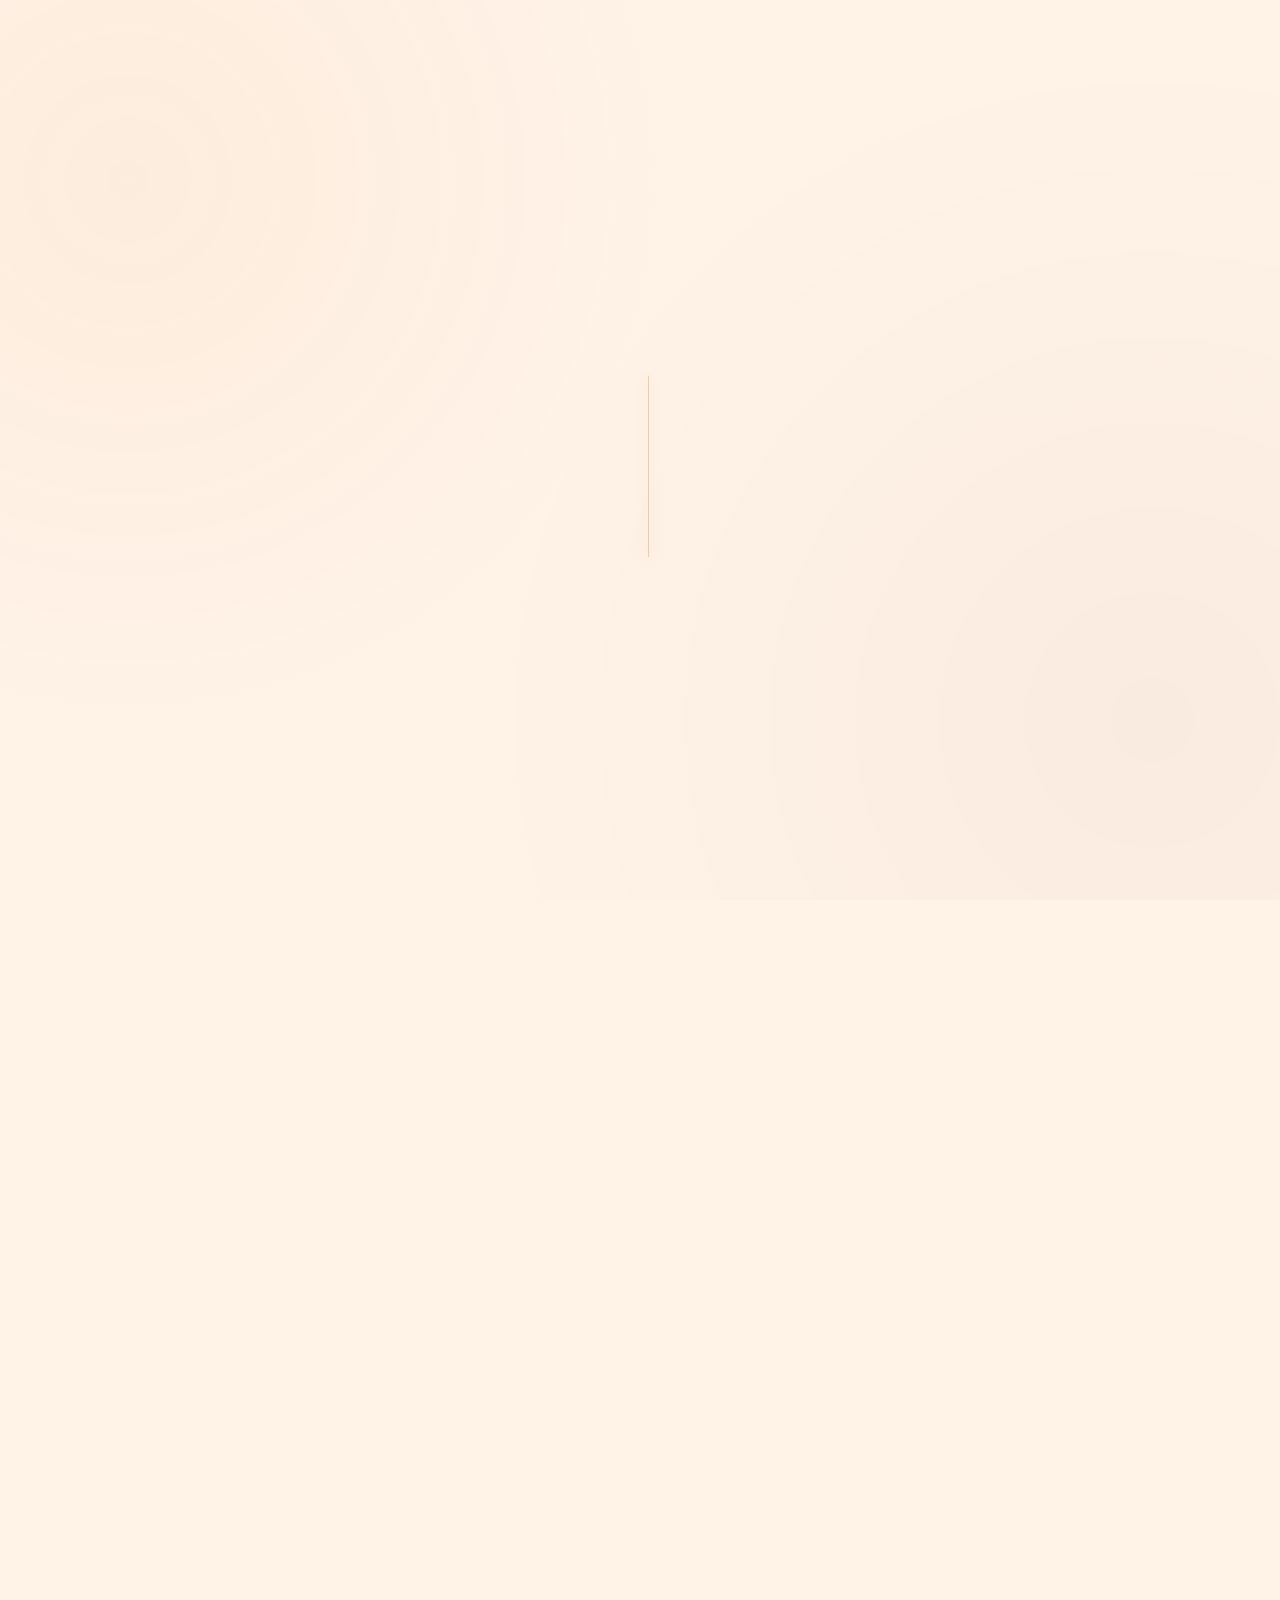
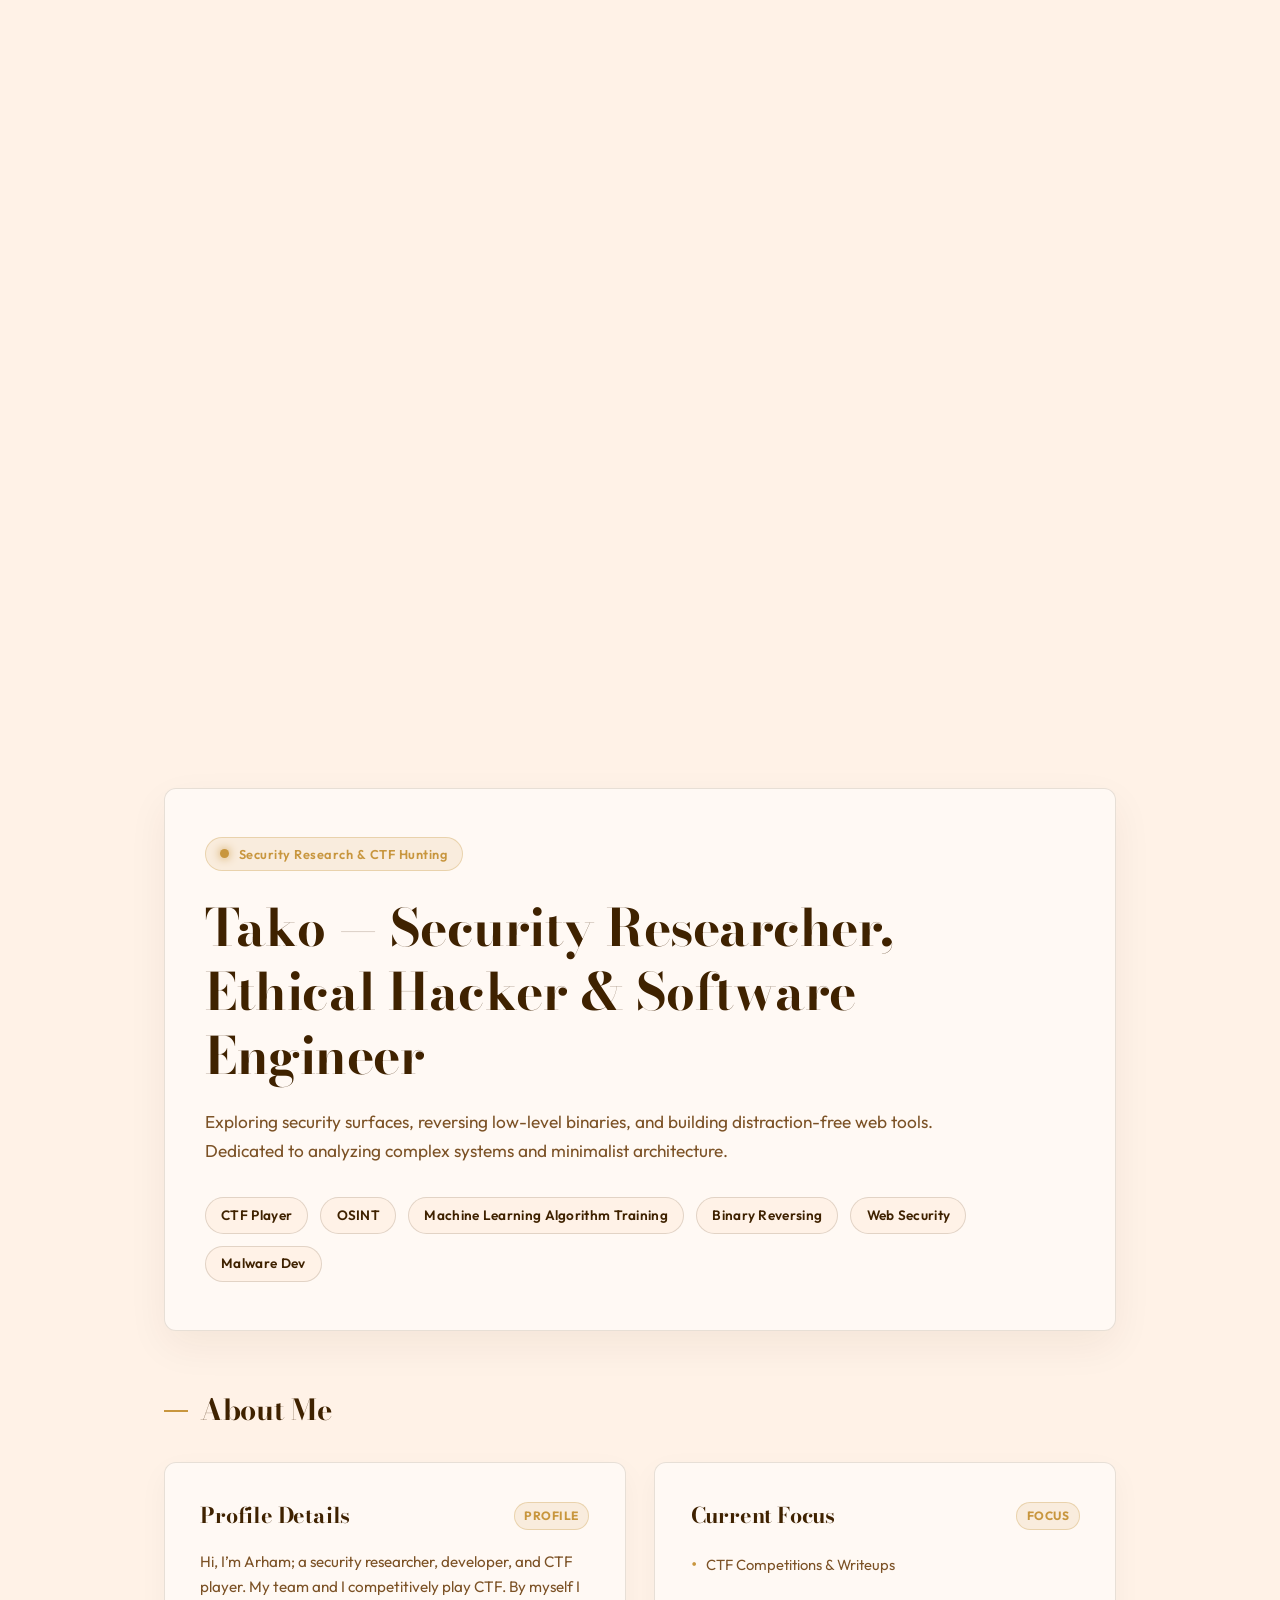
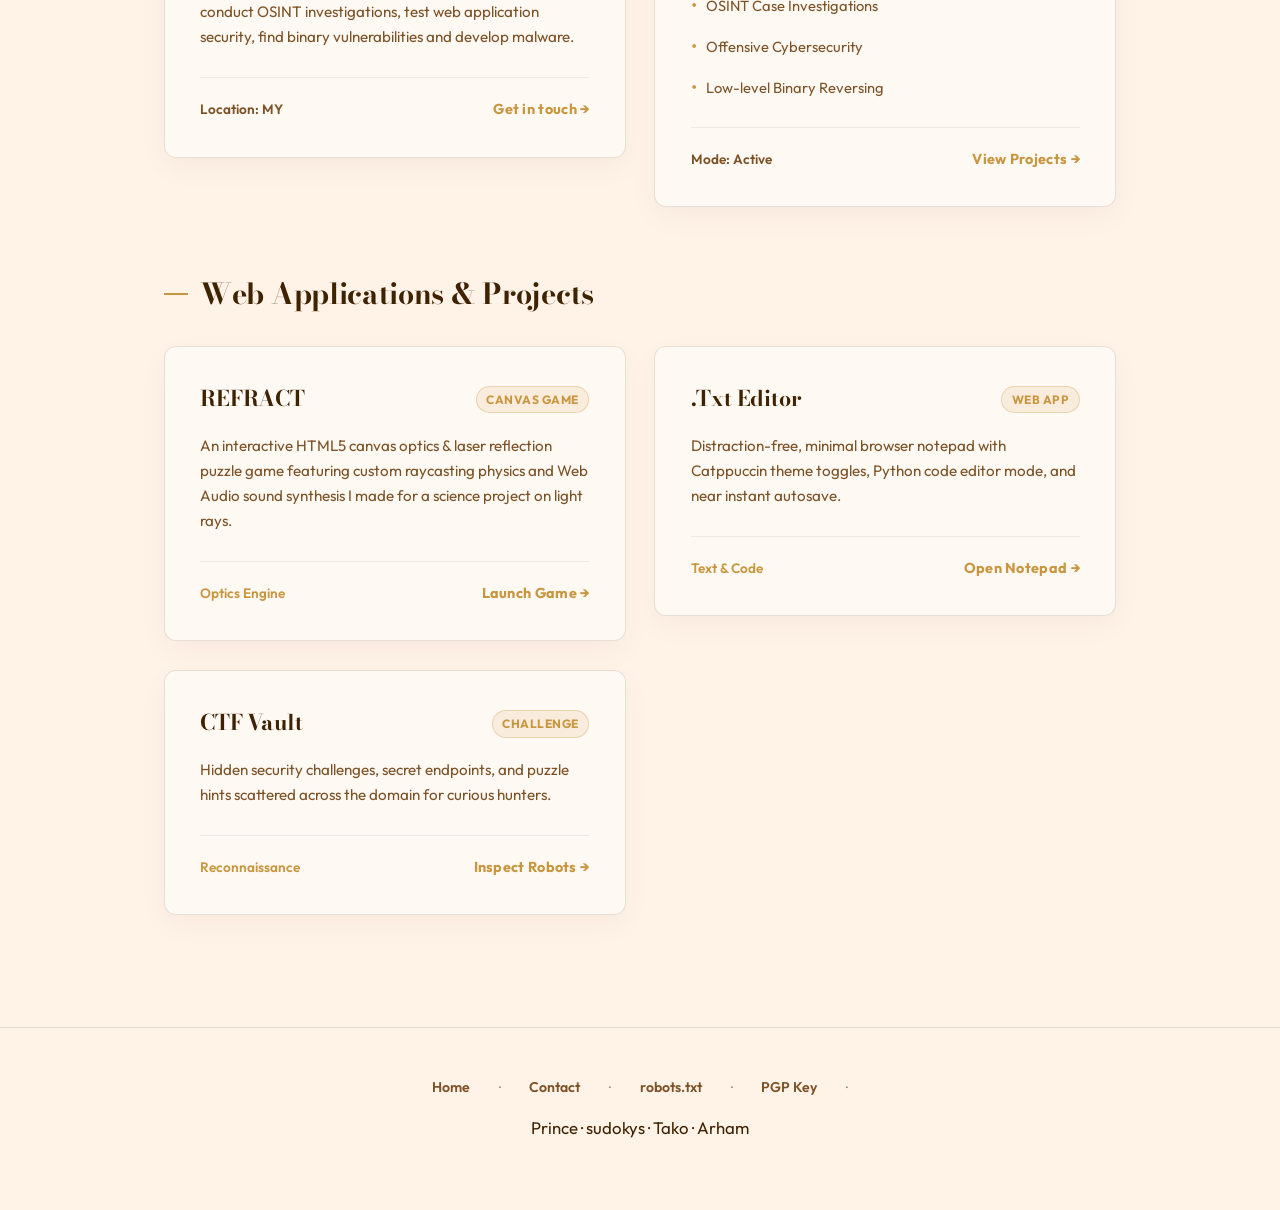
==== commit f71709ec: "edit" ====
--- a/index.html
+++ b/index.html
@@ -4,7 +4,7 @@
 <meta charset="UTF-8">
 <link rel="icon" type="image/png" href="/admin/assets/favicon.png">
 <meta name="viewport" content="width=device-width, initial-scale=1.0">
-<title>tako | sudokys.xyz</title>
+<title>Prince</title>
 <meta name="description" content="Personal portfolio, security research hub, web tools, & CTF playground of Tako (takoyaki135355).">
 
 <link rel="preconnect" href="https://fonts.googleapis.com">
@@ -215,6 +215,7 @@
     padding: 3rem 2.5rem;
     box-shadow: 0 15px 40px rgba(63, 34, 0, 0.06);
     margin-bottom: 3.5rem;
+    position: relative;
 }
 
 .hero-status {
@@ -486,7 +487,7 @@
         <div id="prince-text-wrapper">
             <span id="prince-typed-text"></span><span id="prince-cursor">|</span>
         </div>
-        <div id="scroll-prompt">scroll down for animation</div>
+        <div id="scroll-prompt">scroll down</div>
     </div>
 </div>
 
@@ -506,63 +507,115 @@
 
 <main>
 
-    <!-- Editorial Hero Showcase -->
-    <section class="hero-showcase">
-        <div class="hero-status">
-            <span class="logo-dot"></span>
-            <span>Security Research & CTF Hunting</span>
+    <!-- Editorial Hero Showcase with Skeleton Loader Wrapper -->
+    <div class="skeleton-wrapper hero-skeleton-wrapper" id="hero-wrapper">
+        <div class="skeleton-overlay">
+            <div class="skeleton skeleton-badge" style="width: 140px; margin-bottom: 1.5rem;"></div>
+            <div class="skeleton skeleton-title" style="width: 90%; height: 2.2rem;"></div>
+            <div class="skeleton skeleton-title" style="width: 60%; height: 2.2rem; margin-bottom: 1.5rem;"></div>
+            <div class="skeleton skeleton-text skeleton-line-full"></div>
+            <div class="skeleton skeleton-text skeleton-line-med" style="margin-bottom: 2rem;"></div>
+            <div style="display: flex; gap: 0.75rem;">
+                <div class="skeleton skeleton-badge" style="width: 110px;"></div>
+                <div class="skeleton skeleton-badge" style="width: 120px;"></div>
+                <div class="skeleton skeleton-badge" style="width: 130px;"></div>
+            </div>
         </div>
 
-        <h1 class="hero-headline">
-            Tako &mdash; Security Researcher, Ethical Hacker & Software Engineer
-        </h1>
-
-        <p class="hero-bio">
-            Exploring security surfaces, reversing low-level binaries, and building distraction-free web tools. Dedicated to analyzing complex systems and minimalist architecture.
-        </p>
-
-        <div class="hero-tags">
-            <span class="tag">CTF Competitor</span>
-            <span class="tag">OSINT Specialist</span>
-            <span class="tag">Offensive Security</span>
-            <span class="tag">Binary Reversing</span>
-        </div>
-    </section>
+        <section class="hero-showcase real-content">
+            <div class="hero-status">
+                <span class="logo-dot"></span>
+                <span>Security Research & CTF Hunting</span>
+            </div>
+
+            <h1 class="hero-headline">
+                Tako &mdash; Security Researcher, Ethical Hacker & Software Engineer
+            </h1>
+
+            <p class="hero-bio">
+                Exploring security surfaces, reversing low-level binaries, and building distraction-free web tools. Dedicated to analyzing complex systems and minimalist architecture.
+            </p>
+
+            <div class="hero-tags">
+                <span class="tag">CTF Player</span>
+                <span class="tag">OSINT</span>
+                <span class="tag">Machine Learning Algorithm Training</span>
+                <span class="tag">Binary Reversing</span>
+		<span class="tag">Web Security</span>
+		<span class="tag">Malware Dev</span>
+
+            </div>
+        </section>
+    </div>
 
     <!-- About Section -->
     <section class="section" id="about">
-        <h2 class="section-title">About Tako</h2>
+        <h2 class="section-title">About Me</h2>
         <div class="grid">
-            <div class="card">
-                <div class="card-header">
-                    <h2>Profile Details</h2>
-                    <span class="card-badge">PROFILE</span>
-                </div>
-                <p>
-                    Hi, I’m Tako — a security researcher & developer based in Malaysia. When I'm not playing CTFs, I'm analyzing binaries, conducting OSINT investigations, or creating custom web applications.
-                </p>
-                <div class="card-footer">
-                    <span style="color: var(--text-dim); font-size: 0.85rem; font-weight: 600;">Location: MY</span>
-                    <a href="contactme" class="card-link">Get in touch &rarr;</a>
+
+            <div class="skeleton-wrapper card-skeleton" id="card-skel-1">
+                <div class="skeleton-overlay">
+                    <div style="display: flex; justify-content: space-between; margin-bottom: 1rem;">
+                        <div class="skeleton skeleton-title" style="width: 50%;"></div>
+                        <div class="skeleton skeleton-badge"></div>
+                    </div>
+                    <div class="skeleton skeleton-text skeleton-line-full"></div>
+                    <div class="skeleton skeleton-text skeleton-line-full"></div>
+                    <div class="skeleton skeleton-text skeleton-line-med" style="margin-bottom: 2rem;"></div>
+                    <div style="display: flex; justify-content: space-between; margin-top: auto;">
+                        <div class="skeleton skeleton-text skeleton-line-short" style="width: 30%;"></div>
+                        <div class="skeleton skeleton-text skeleton-line-short" style="width: 35%;"></div>
+                    </div>
+                </div>
+
+                <div class="card real-content">
+                    <div class="card-header">
+                        <h2>Profile Details</h2>
+                        <span class="card-badge">PROFILE</span>
+                    </div>
+                    <p>
+                        Hi, I’m Arham; a security researcher, developer, and CTF player. My team and I competitively play CTF. By myself I conduct OSINT investigations, test web application security, find binary vulnerabilities and develop malware.
+                    </p>
+                    <div class="card-footer">
+                        <span style="color: var(--text-dim); font-size: 0.85rem; font-weight: 600;">Location: MY</span>
+                        <a href="contactme" class="card-link">Get in touch &rarr;</a>
+                    </div>
                 </div>
             </div>
 
-            <div class="card">
-                <div class="card-header">
-                    <h2>Current Focus</h2>
-                    <span class="card-badge">FOCUS</span>
-                </div>
-                <ul class="focus-list">
-                    <li>CTF Competitions & Writeups</li>
-                    <li>OSINT Case Investigations</li>
-                    <li>Offensive Cybersecurity</li>
-                    <li>Low-level Binary Reversing</li>
-                </ul>
-                <div class="card-footer">
-                    <span style="color: var(--text-dim); font-size: 0.85rem; font-weight: 600;">Mode: Active</span>
-                    <a href="#apps" class="card-link">View Projects &rarr;</a>
+            <div class="skeleton-wrapper card-skeleton" id="card-skel-2">
+                <div class="skeleton-overlay">
+                    <div style="display: flex; justify-content: space-between; margin-bottom: 1rem;">
+                        <div class="skeleton skeleton-title" style="width: 55%;"></div>
+                        <div class="skeleton skeleton-badge"></div>
+                    </div>
+                    <div class="skeleton skeleton-text skeleton-line-full"></div>
+                    <div class="skeleton skeleton-text skeleton-line-med"></div>
+                    <div class="skeleton skeleton-text skeleton-line-full" style="margin-bottom: 2rem;"></div>
+                    <div style="display: flex; justify-content: space-between; margin-top: auto;">
+                        <div class="skeleton skeleton-text skeleton-line-short" style="width: 30%;"></div>
+                        <div class="skeleton skeleton-text skeleton-line-short" style="width: 35%;"></div>
+                    </div>
+                </div>
+
+                <div class="card real-content">
+                    <div class="card-header">
+                        <h2>Current Focus</h2>
+                        <span class="card-badge">FOCUS</span>
+                    </div>
+                    <ul class="focus-list">
+                        <li>CTF Competitions & Writeups</li>
+                        <li>OSINT Case Investigations</li>
+                        <li>Offensive Cybersecurity</li>
+                        <li>Low-level Binary Reversing</li>
+                    </ul>
+                    <div class="card-footer">
+                        <span style="color: var(--text-dim); font-size: 0.85rem; font-weight: 600;">Mode: Active</span>
+                        <a href="#apps" class="card-link">View Projects &rarr;</a>
+                    </div>
                 </div>
             </div>
+
         </div>
     </section>
 
@@ -570,47 +623,94 @@
     <section class="section" id="apps">
         <h2 class="section-title">Web Applications & Projects</h2>
         <div class="grid" id="projects">
-            <div class="card">
-                <div class="card-header">
-                    <h2>REFRACT</h2>
-                    <span class="card-badge">CANVAS GAME</span>
-                </div>
-                <p>
-                    An interactive HTML5 canvas optics & laser reflection puzzle game featuring custom raycasting physics and Web Audio sound synthesis.
-                </p>
-                <div class="card-footer">
-                    <span style="color: var(--accent); font-size: 0.85rem; font-weight: 600;">Optics Engine</span>
-                    <a href="myscienceproject" class="card-link">Launch Game &rarr;</a>
+
+            <div class="skeleton-wrapper card-skeleton" id="app-skel-1">
+                <div class="skeleton-overlay">
+                    <div style="display: flex; justify-content: space-between; margin-bottom: 1rem;">
+                        <div class="skeleton skeleton-title" style="width: 45%;"></div>
+                        <div class="skeleton skeleton-badge"></div>
+                    </div>
+                    <div class="skeleton skeleton-text skeleton-line-full"></div>
+                    <div class="skeleton skeleton-text skeleton-line-med" style="margin-bottom: 2rem;"></div>
+                    <div style="display: flex; justify-content: space-between; margin-top: auto;">
+                        <div class="skeleton skeleton-text skeleton-line-short" style="width: 30%;"></div>
+                        <div class="skeleton skeleton-text skeleton-line-short" style="width: 35%;"></div>
+                    </div>
+                </div>
+
+                <div class="card real-content">
+                    <div class="card-header">
+                        <h2>REFRACT</h2>
+                        <span class="card-badge">CANVAS GAME</span>
+                    </div>
+                    <p>
+                        An interactive HTML5 canvas optics & laser reflection puzzle game featuring custom raycasting physics and Web Audio sound synthesis I made for a science project on light rays.
+                    </p>
+                    <div class="card-footer">
+                        <span style="color: var(--accent); font-size: 0.85rem; font-weight: 600;">Optics Engine</span>
+                        <a href="myscienceproject" class="card-link">Launch Game &rarr;</a>
+                    </div>
                 </div>
             </div>
 
-            <div class="card">
-                <div class="card-header">
-                    <h2>.Txt Editor</h2>
-                    <span class="card-badge">WEB APP</span>
-                </div>
-                <p>
-                    Distraction-free, minimal browser notepad with Catppuccin theme toggles, Python code editor mode, and instant auto-save.
-                </p>
-                <div class="card-footer">
-                    <span style="color: var(--accent); font-size: 0.85rem; font-weight: 600;">Text & Code</span>
-                    <a href="text" class="card-link">Open Notepad &rarr;</a>
+            <div class="skeleton-wrapper card-skeleton" id="app-skel-2">
+                <div class="skeleton-overlay">
+                    <div style="display: flex; justify-content: space-between; margin-bottom: 1rem;">
+                        <div class="skeleton skeleton-title" style="width: 50%;"></div>
+                        <div class="skeleton skeleton-badge"></div>
+                    </div>
+                    <div class="skeleton skeleton-text skeleton-line-full"></div>
+                    <div class="skeleton skeleton-text skeleton-line-med" style="margin-bottom: 2rem;"></div>
+                    <div style="display: flex; justify-content: space-between; margin-top: auto;">
+                        <div class="skeleton skeleton-text skeleton-line-short" style="width: 30%;"></div>
+                        <div class="skeleton skeleton-text skeleton-line-short" style="width: 35%;"></div>
+                    </div>
+                </div>
+
+                <div class="card real-content">
+                    <div class="card-header">
+                        <h2>.Txt Editor</h2>
+                        <span class="card-badge">WEB APP</span>
+                    </div>
+                    <p>
+                        Distraction-free, minimal browser notepad with Catppuccin theme toggles, Python code editor mode, and near instant autosave.
+                    </p>
+                    <div class="card-footer">
+                        <span style="color: var(--accent); font-size: 0.85rem; font-weight: 600;">Text & Code</span>
+                        <a href="text" class="card-link">Open Notepad &rarr;</a>
+                    </div>
                 </div>
             </div>
 
-            <div class="card">
-                <div class="card-header">
-                    <h2>CTF Vault</h2>
-                    <span class="card-badge">CHALLENGE</span>
-                </div>
-                <p>
-                    Hidden security challenges, secret endpoints, and puzzle hints scattered across the domain for curious hunters.
-                </p>
-                <div class="card-footer">
-                    <span style="color: var(--accent); font-size: 0.85rem; font-weight: 600;">Reconnaissance</span>
-                    <a href="robots.txt" class="card-link">Inspect Robots &rarr;</a>
+            <div class="skeleton-wrapper card-skeleton" id="app-skel-3">
+                <div class="skeleton-overlay">
+                    <div style="display: flex; justify-content: space-between; margin-bottom: 1rem;">
+                        <div class="skeleton skeleton-title" style="width: 40%;"></div>
+                        <div class="skeleton skeleton-badge"></div>
+                    </div>
+                    <div class="skeleton skeleton-text skeleton-line-full"></div>
+                    <div class="skeleton skeleton-text skeleton-line-med" style="margin-bottom: 2rem;"></div>
+                    <div style="display: flex; justify-content: space-between; margin-top: auto;">
+                        <div class="skeleton skeleton-text skeleton-line-short" style="width: 30%;"></div>
+                        <div class="skeleton skeleton-text skeleton-line-short" style="width: 35%;"></div>
+                    </div>
+                </div>
+
+                <div class="card real-content">
+                    <div class="card-header">
+                        <h2>CTF Vault</h2>
+                        <span class="card-badge">CHALLENGE</span>
+                    </div>
+                    <p>
+                        Hidden security challenges, secret endpoints, and puzzle hints scattered across the domain for curious hunters.
+                    </p>
+                    <div class="card-footer">
+                        <span style="color: var(--accent); font-size: 0.85rem; font-weight: 600;">Reconnaissance</span>
+                        <a href="robots.txt" class="card-link">Inspect Robots &rarr;</a>
+                    </div>
                 </div>
             </div>
+
         </div>
     </section>
 
@@ -623,13 +723,32 @@
             <a href="contactme">Contact</a> &middot;
             <a href="robots.txt">robots.txt</a> &middot;
             <a href="contactme/publickey.asc">PGP Key</a> &middot;
-            <a href="admin">Admin Portal</a>
         </div>
-        <p>&copy; 2026 tako &middot; built without unnecessary frameworks &middot; minimal surface area</p>
+        <p> Prince &middot; sudokys &middot; Tako &middot; Arham</p>
     </div>
 </footer>
 
 <script>
+// Force page to always open at top of animation on load
+if ('scrollRestoration' in history) {
+    history.scrollRestoration = 'manual';
+}
+if (!window.location.hash) {
+    window.scrollTo(0, 0);
+}
+
+// Initialize Skeleton Loader Transition on Load
+window.addEventListener('DOMContentLoaded', () => {
+    if (!window.location.hash) {
+        window.scrollTo(0, 0);
+    }
+    setTimeout(() => {
+        document.querySelectorAll('.skeleton-wrapper').forEach(wrapper => {
+            wrapper.classList.add('loaded');
+        });
+    }, 450);
+});
+
 // ═════════════════════════════════════════════════════════════
 //  SCROLL HERO INTRO ANIMATION ("Prince" Typing & Shrink)
 // ═════════════════════════════════════════════════════════════
@@ -726,8 +845,18 @@
     }
 }, { passive: true });
 
-// Initial check on load
-handleHeroScrollAnimation();
+// Initial check on load - ensure page starts at top (0,0)
+const resetScrollToTop = () => {
+    if (!window.location.hash) {
+        window.scrollTo(0, 0);
+    }
+    handleHeroScrollAnimation();
+};
+
+window.addEventListener('load', resetScrollToTop);
+window.addEventListener('pageshow', resetScrollToTop);
+
+resetScrollToTop();
 setTimeout(() => {
     updateScrollPromptVisibility(true);
 }, 400);
--- a/styles.css
+++ b/styles.css
@@ -6,7 +6,7 @@
     --bg-alt: #fbf0e6;
     --card: #fff9f4;
     --card-border: rgba(63, 34, 0, 0.12);
-    --card-border-hover: rgba(212, 175, 55, 0.55);
+    --card-border-hover: rgba(200, 150, 62, 0.55);
     --text: #3f2200;
     --text-dim: #7c5226;
     --accent: #c8963e;
@@ -51,7 +51,85 @@
     z-index: 1;
 }
 
-/* Glitch Animation for Editorial Titles */
+/* Skeleton Loader Component */
+.skeleton {
+    background: linear-gradient(
+        90deg,
+        rgba(63, 34, 0, 0.06) 25%,
+        rgba(200, 150, 62, 0.16) 50%,
+        rgba(63, 34, 0, 0.06) 75%
+    );
+    background-size: 200% 100%;
+    animation: skeletonShimmer 1.6s ease-in-out infinite;
+    border-radius: 4px;
+    display: inline-block;
+}
+
+@keyframes skeletonShimmer {
+    0% { background-position: 200% 0; }
+    100% { background-position: -200% 0; }
+}
+
+.skeleton-text {
+    height: 0.9em;
+    margin-bottom: 0.5em;
+    width: 100%;
+}
+
+.skeleton-title {
+    height: 1.5em;
+    width: 65%;
+    margin-bottom: 0.8em;
+}
+
+.skeleton-badge {
+    height: 1.3em;
+    width: 75px;
+    border-radius: 12px;
+}
+
+.skeleton-button {
+    height: 2.2em;
+    width: 90px;
+    border-radius: 6px;
+}
+
+.skeleton-line-short { width: 45%; }
+.skeleton-line-med { width: 75%; }
+.skeleton-line-full { width: 100%; }
+
+.skeleton-wrapper {
+    position: relative;
+}
+
+.skeleton-wrapper .real-content {
+    opacity: 0;
+    transition: opacity 0.4s ease;
+}
+
+.skeleton-wrapper.loaded .real-content {
+    opacity: 1;
+}
+
+.skeleton-wrapper .skeleton-overlay {
+    position: absolute;
+    inset: 0;
+    background: var(--card);
+    border-radius: var(--radius);
+    padding: 1.8rem;
+    display: flex;
+    flex-direction: column;
+    z-index: 5;
+    transition: opacity 0.4s ease;
+}
+
+.skeleton-wrapper.loaded .skeleton-overlay {
+    opacity: 0;
+    pointer-events: none;
+    display: none;
+}
+
+/* Glitch Animation */
 .glitch {
     position: relative;
     display: inline-block;
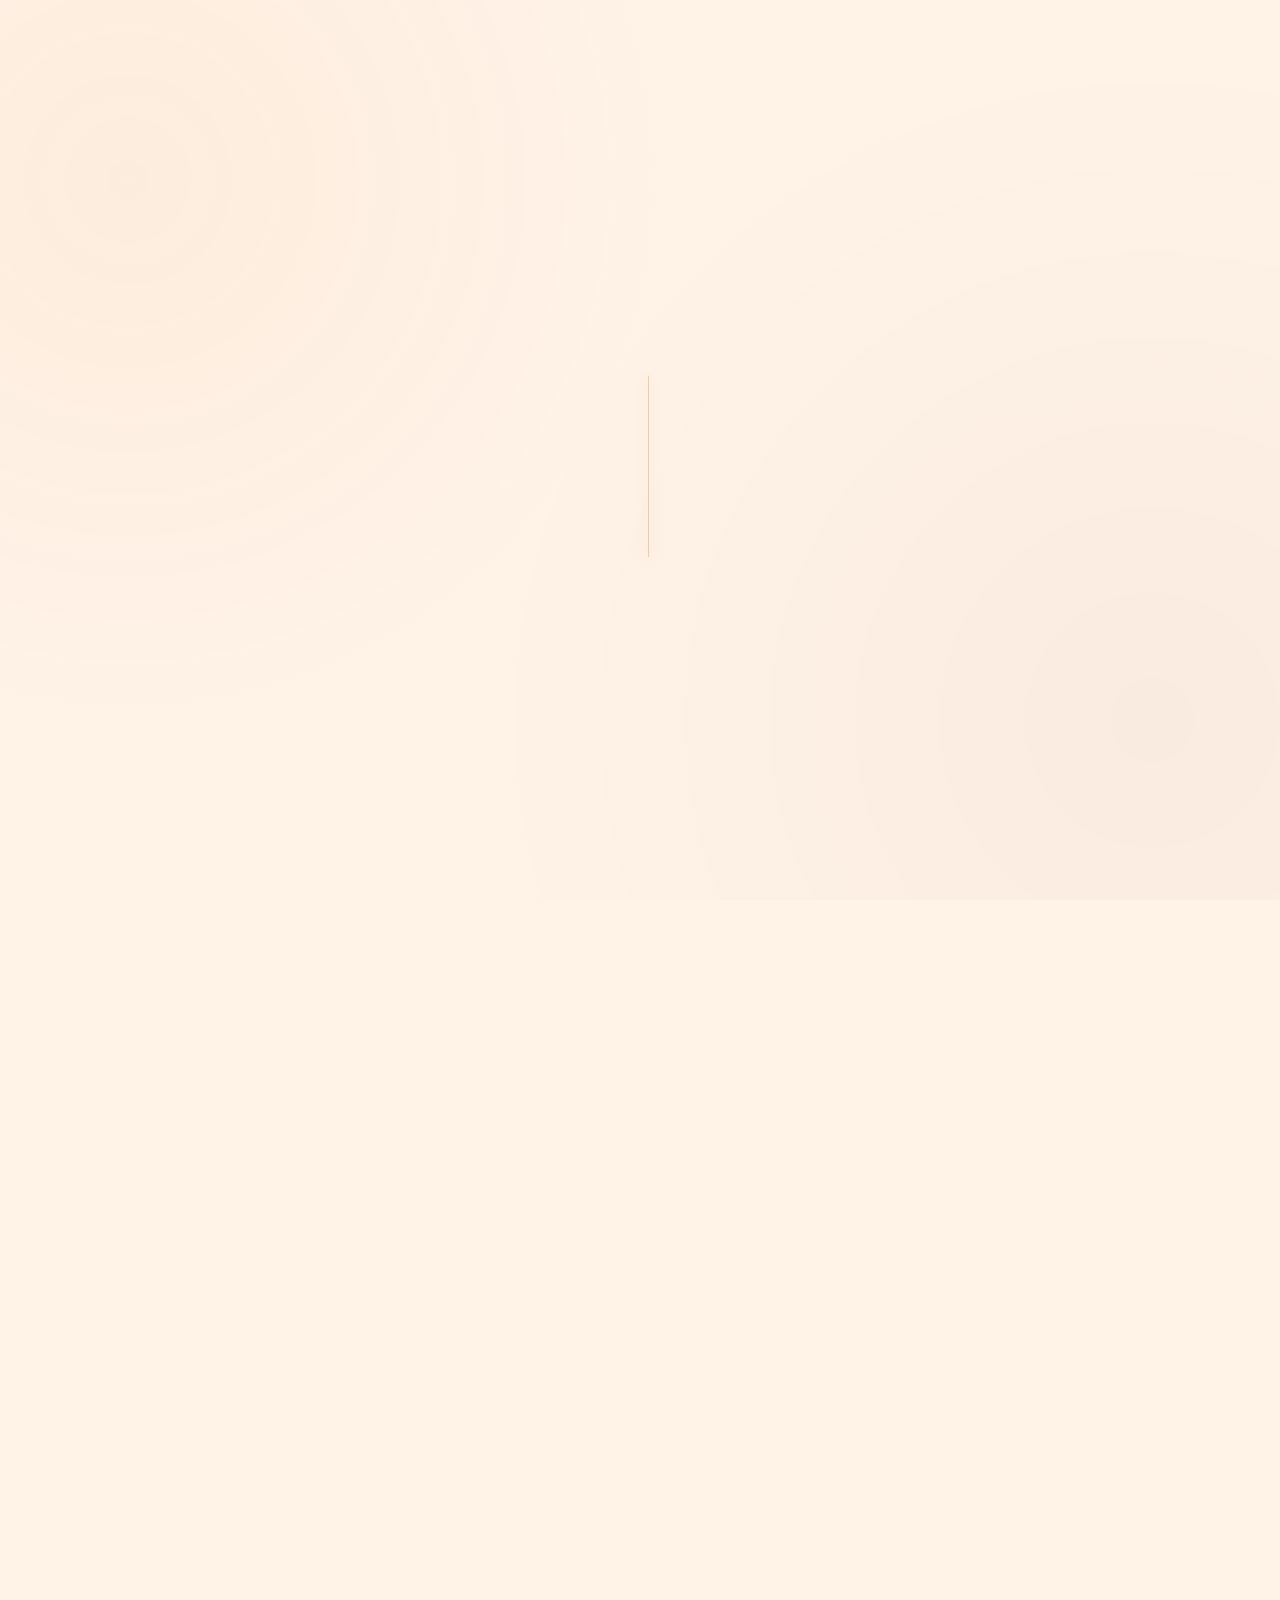
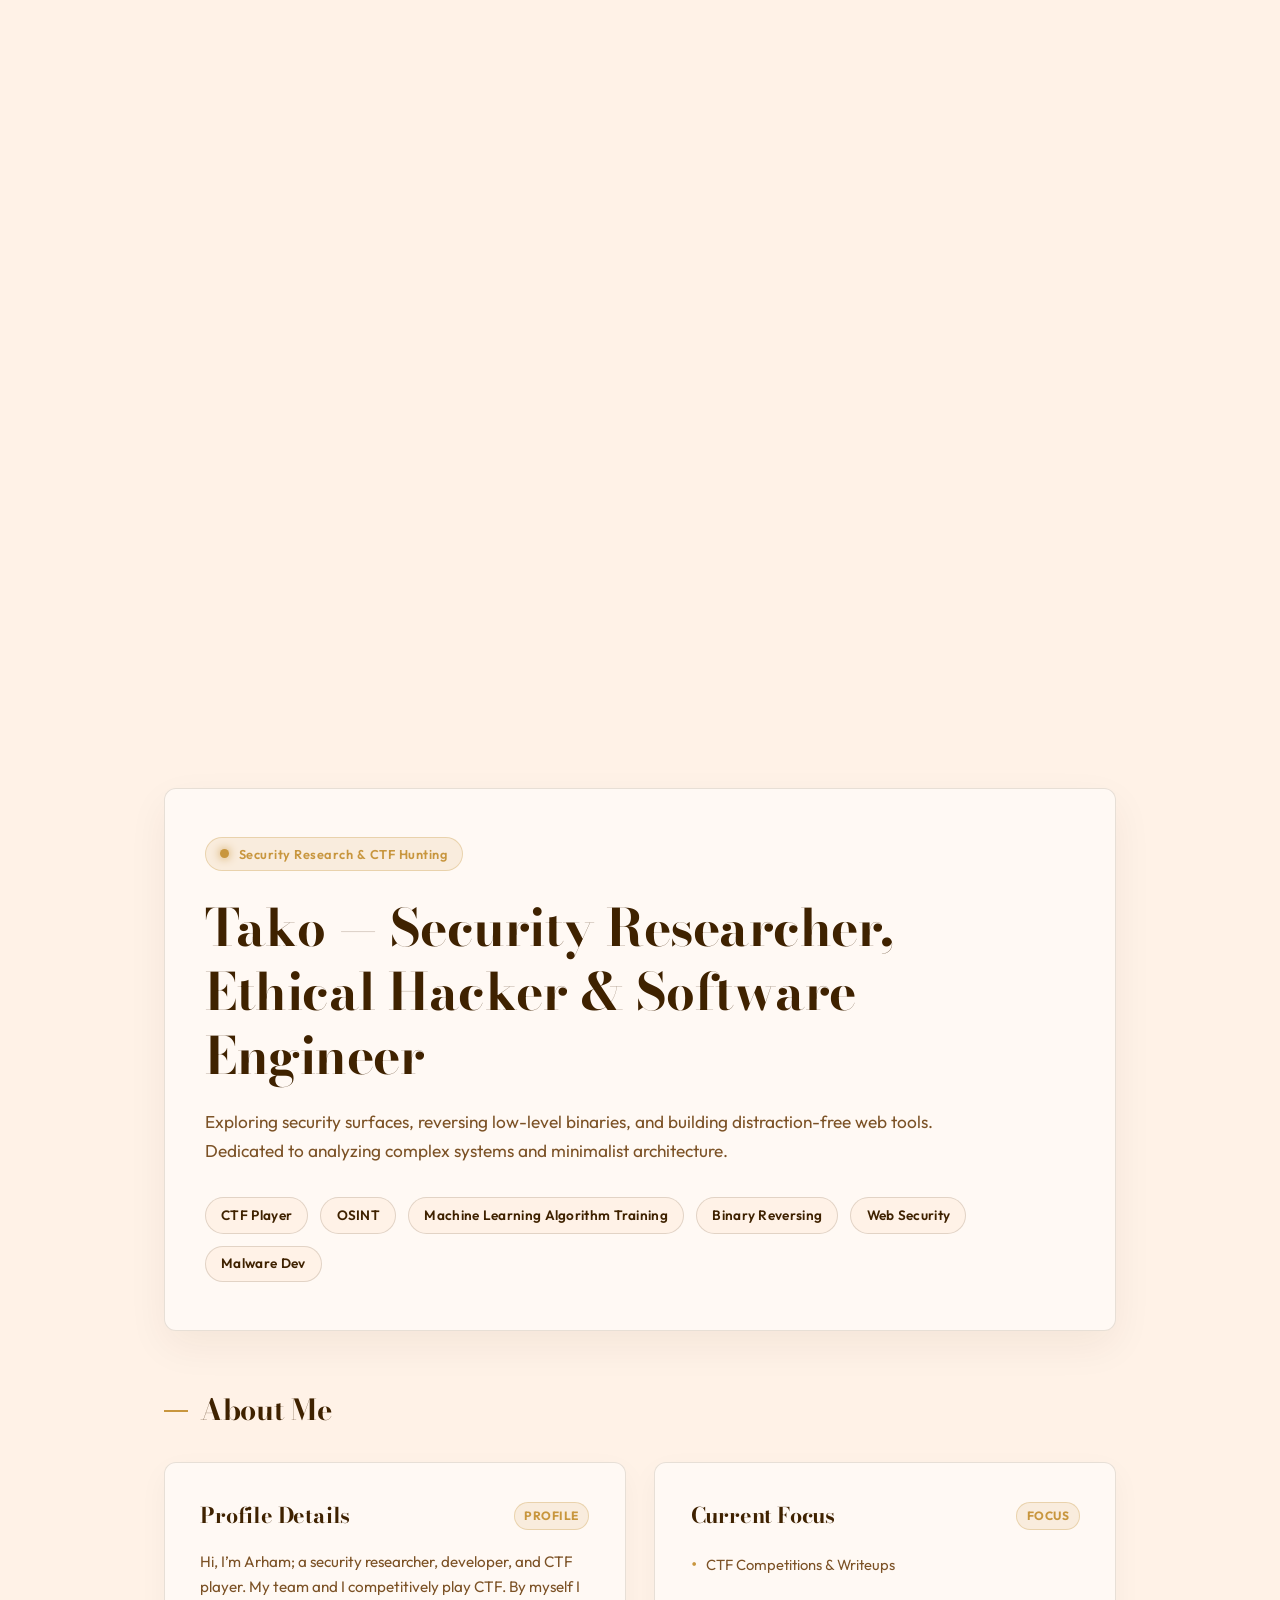
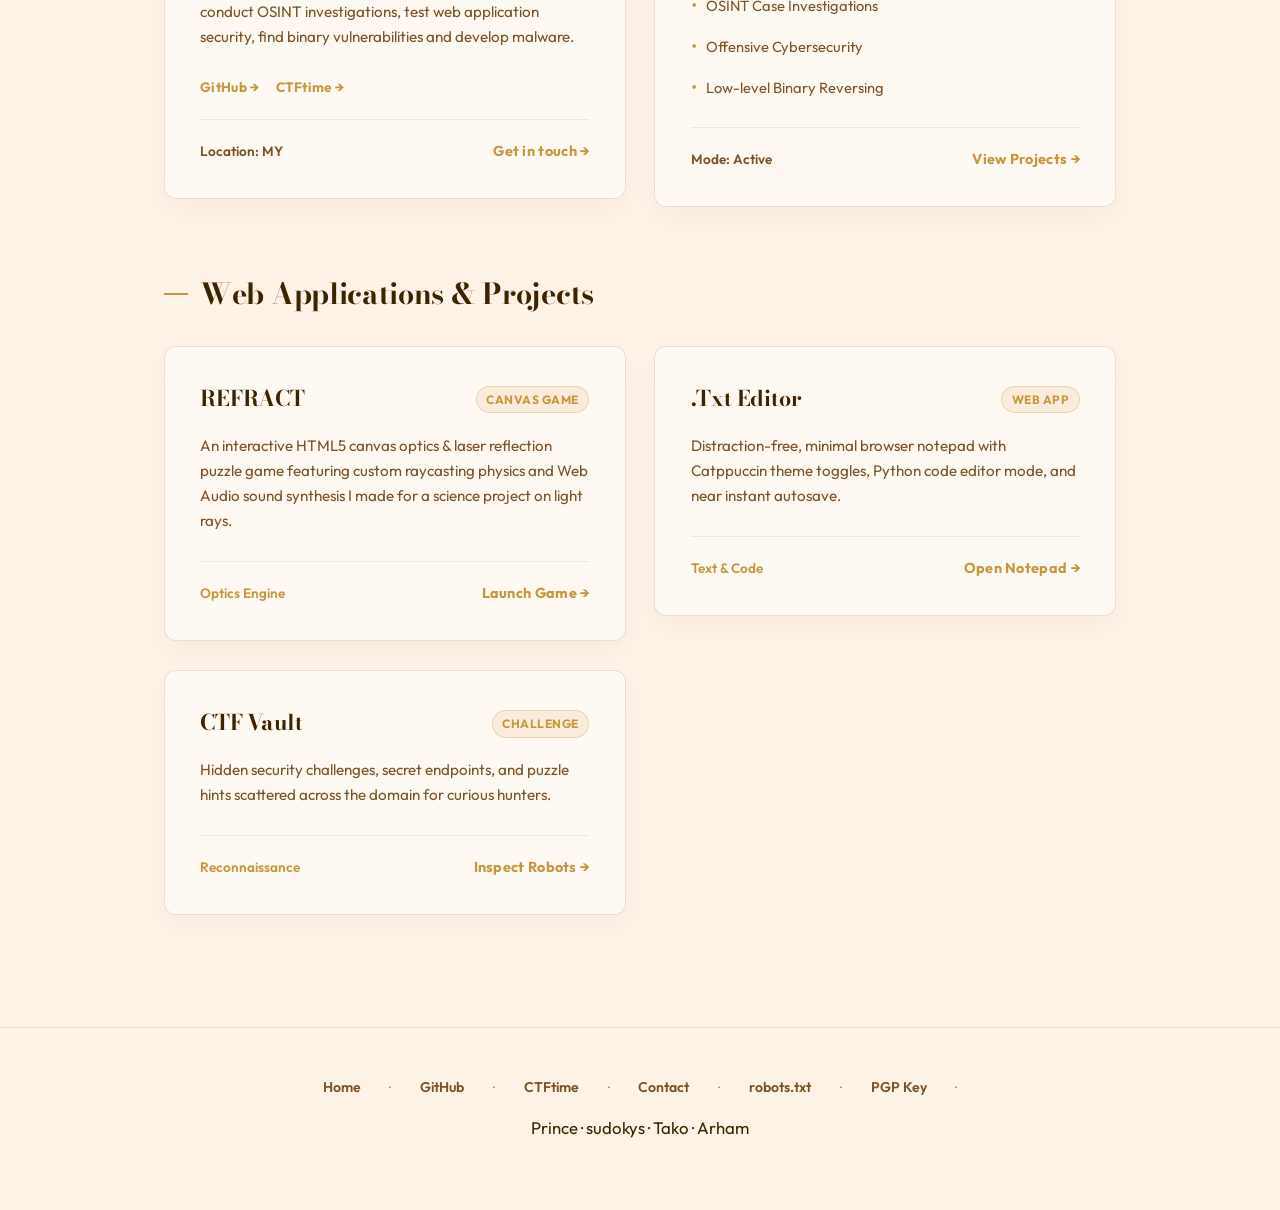
==== commit a34f0163: "thing" ====
--- a/index.html
+++ b/index.html
@@ -576,6 +576,10 @@
                     <p>
                         Hi, I’m Arham; a security researcher, developer, and CTF player. My team and I competitively play CTF. By myself I conduct OSINT investigations, test web application security, find binary vulnerabilities and develop malware.
                     </p>
+                    <div style="display: flex; gap: 1rem; margin-bottom: 1.25rem; flex-wrap: wrap;">
+                        <a href="https://github.com/takoyaki135355-spec/" target="_blank" rel="noopener" class="card-link" style="font-size: 0.85rem;">GitHub &rarr;</a>
+                        <a href="https://ctftime.org/user/245323" target="_blank" rel="noopener" class="card-link" style="font-size: 0.85rem;">CTFtime &rarr;</a>
+                    </div>
                     <div class="card-footer">
                         <span style="color: var(--text-dim); font-size: 0.85rem; font-weight: 600;">Location: MY</span>
                         <a href="contactme" class="card-link">Get in touch &rarr;</a>
@@ -720,6 +724,8 @@
     <div class="footer-content">
         <div class="footer-links">
             <a href="#">Home</a> &middot;
+            <a href="https://github.com/takoyaki135355-spec/" target="_blank" rel="noopener">GitHub</a> &middot;
+            <a href="https://ctftime.org/user/245323" target="_blank" rel="noopener">CTFtime</a> &middot;
             <a href="contactme">Contact</a> &middot;
             <a href="robots.txt">robots.txt</a> &middot;
             <a href="contactme/publickey.asc">PGP Key</a> &middot;
